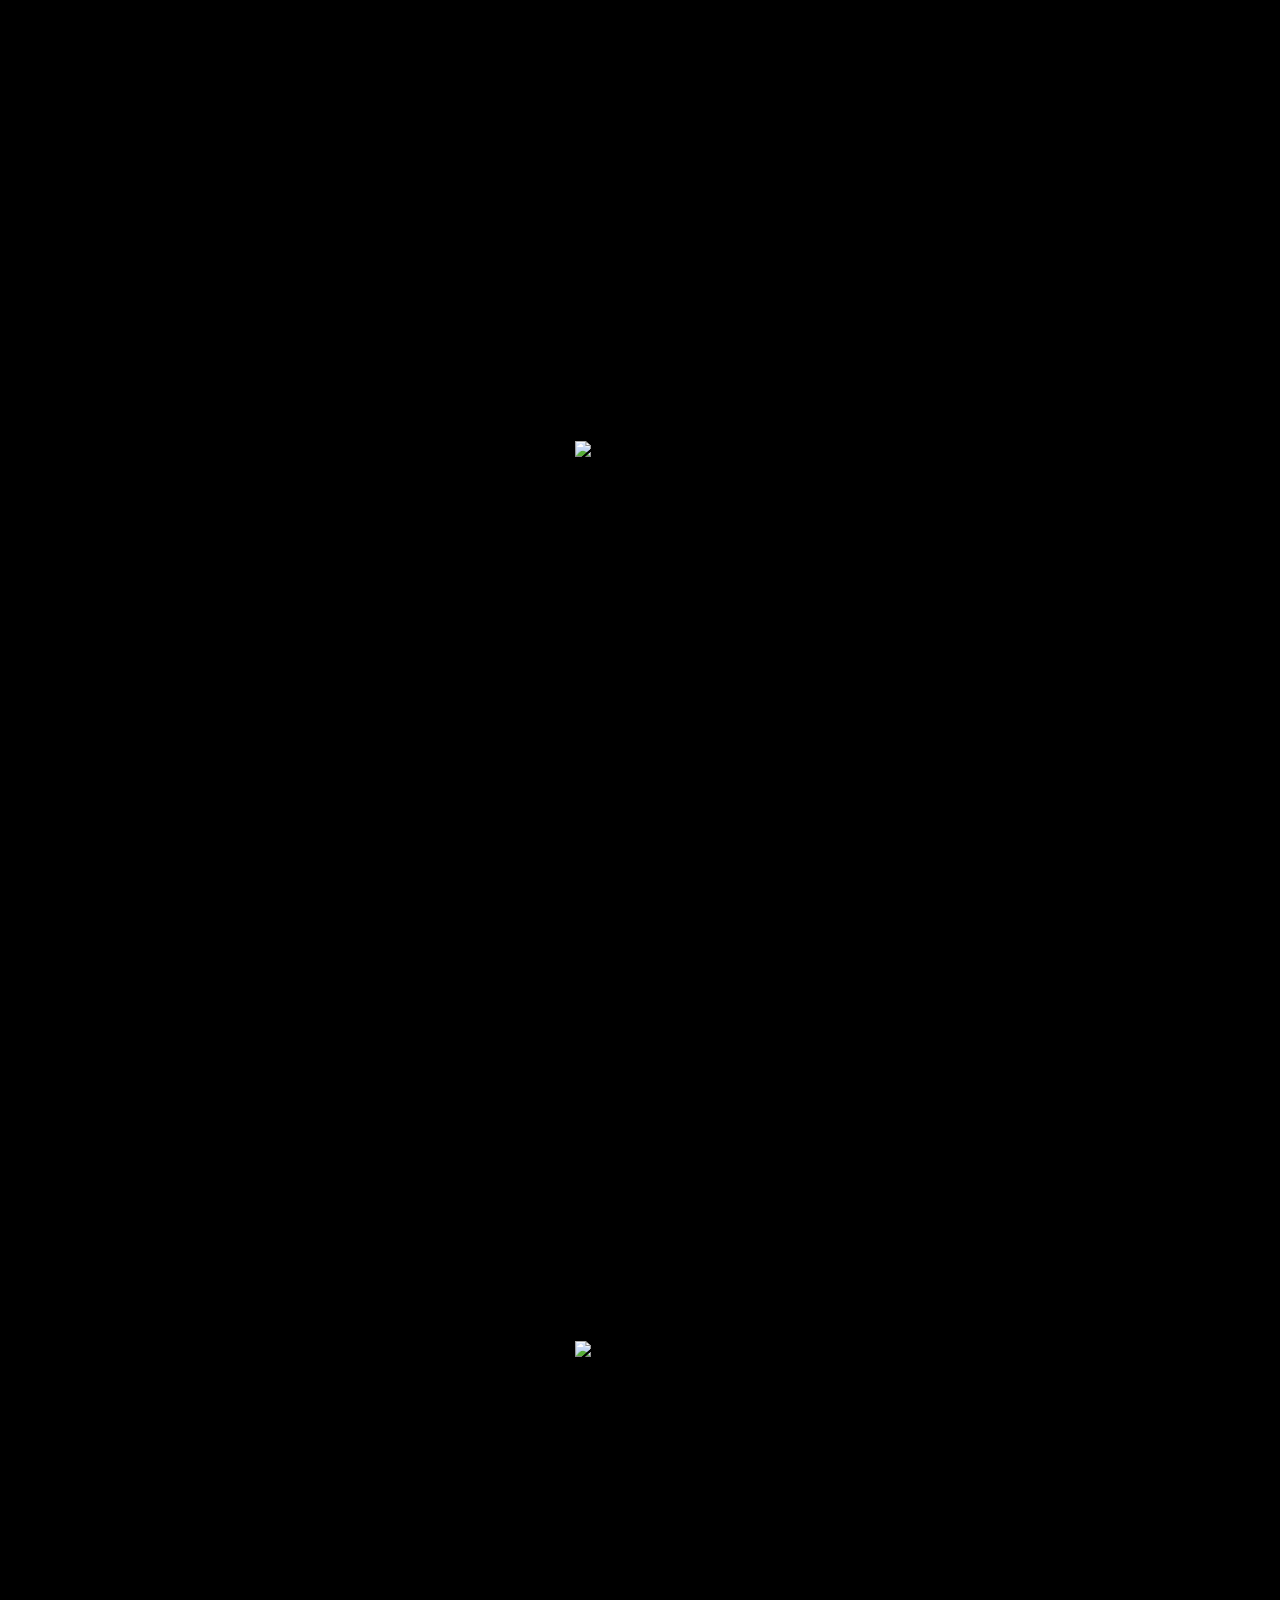
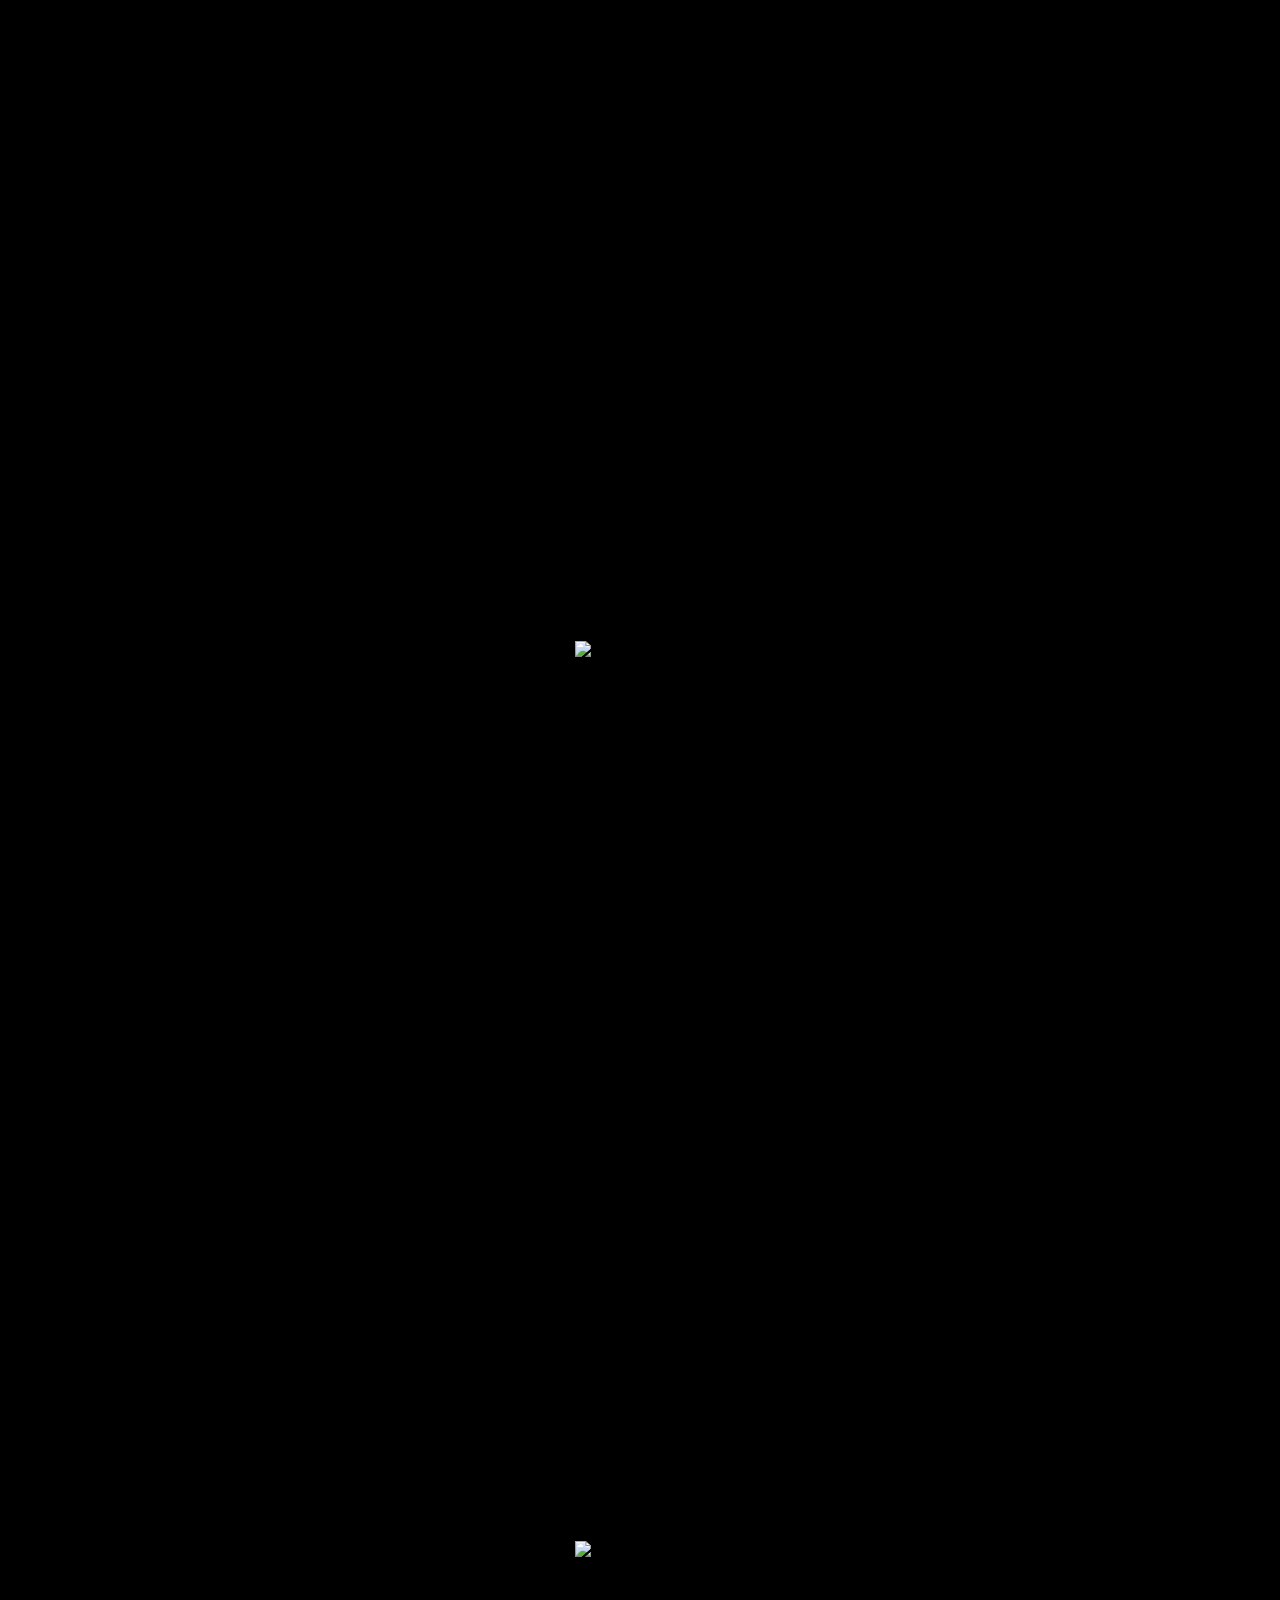
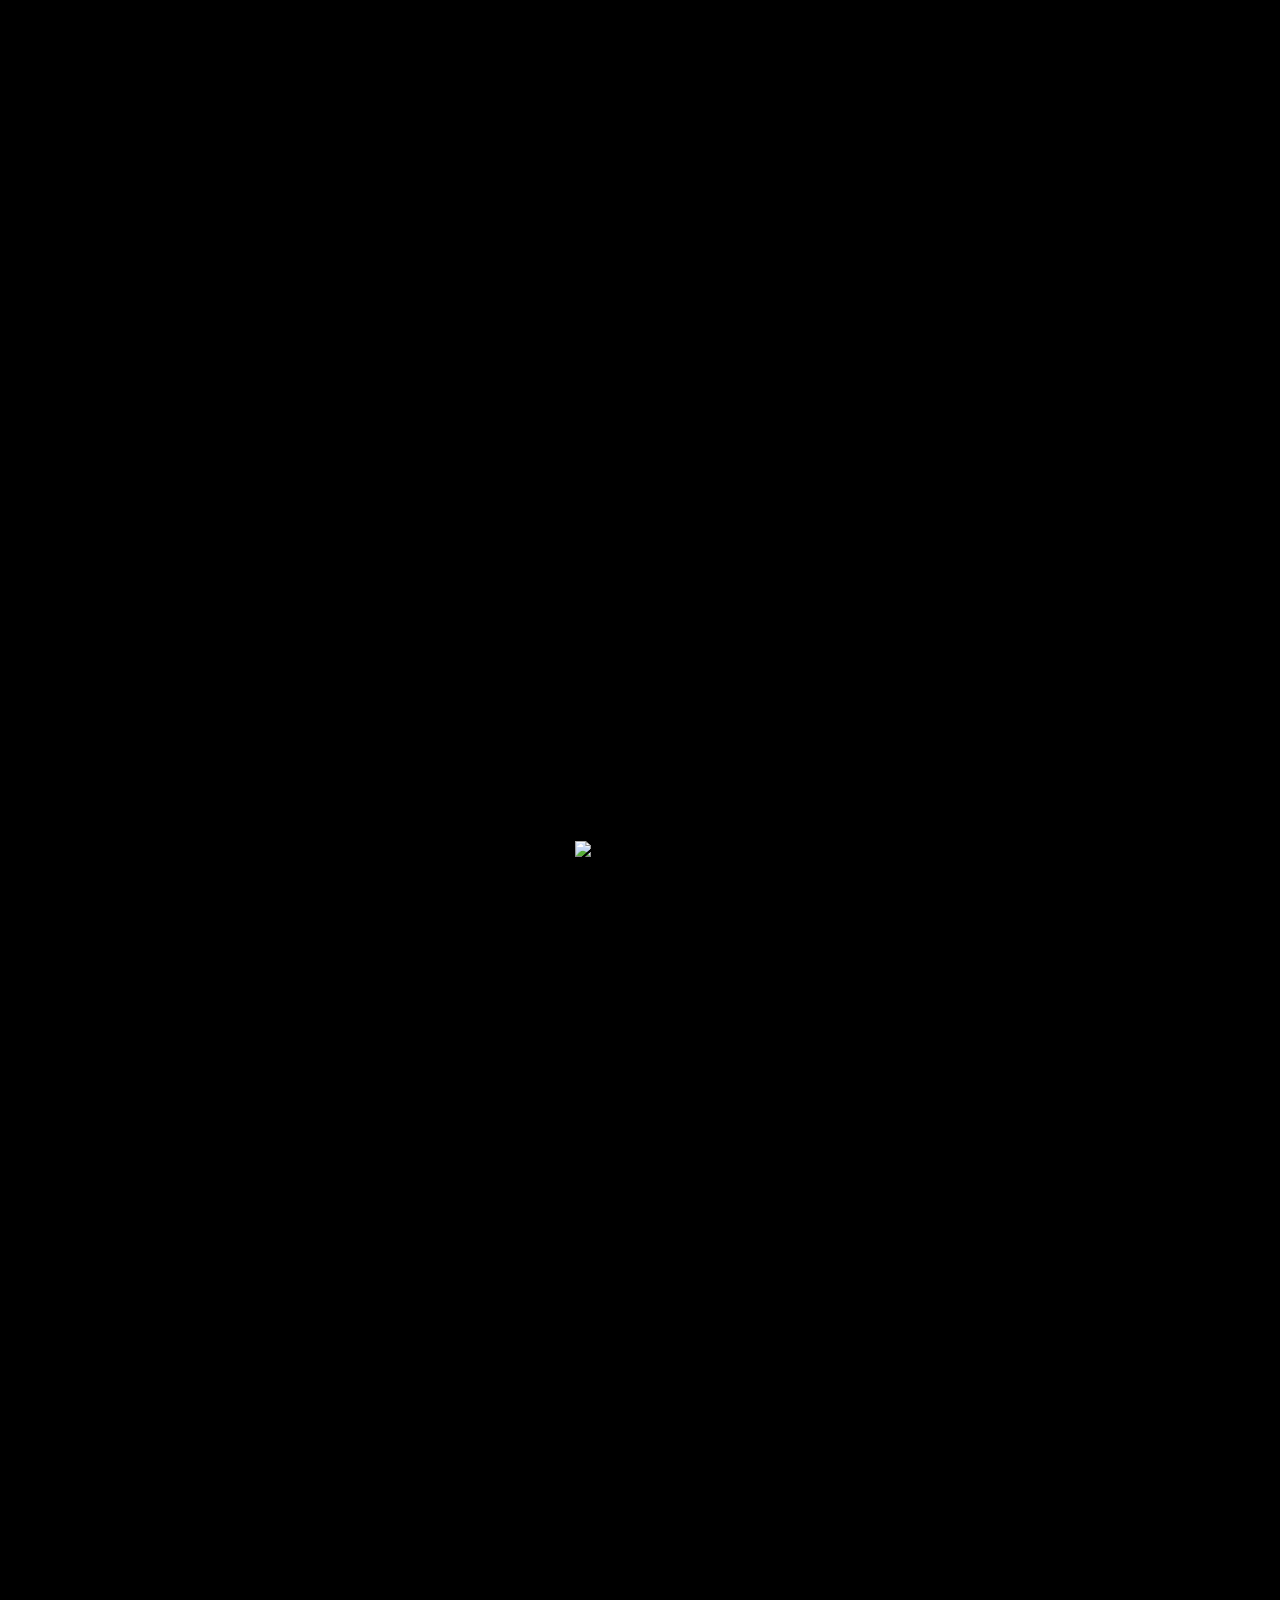
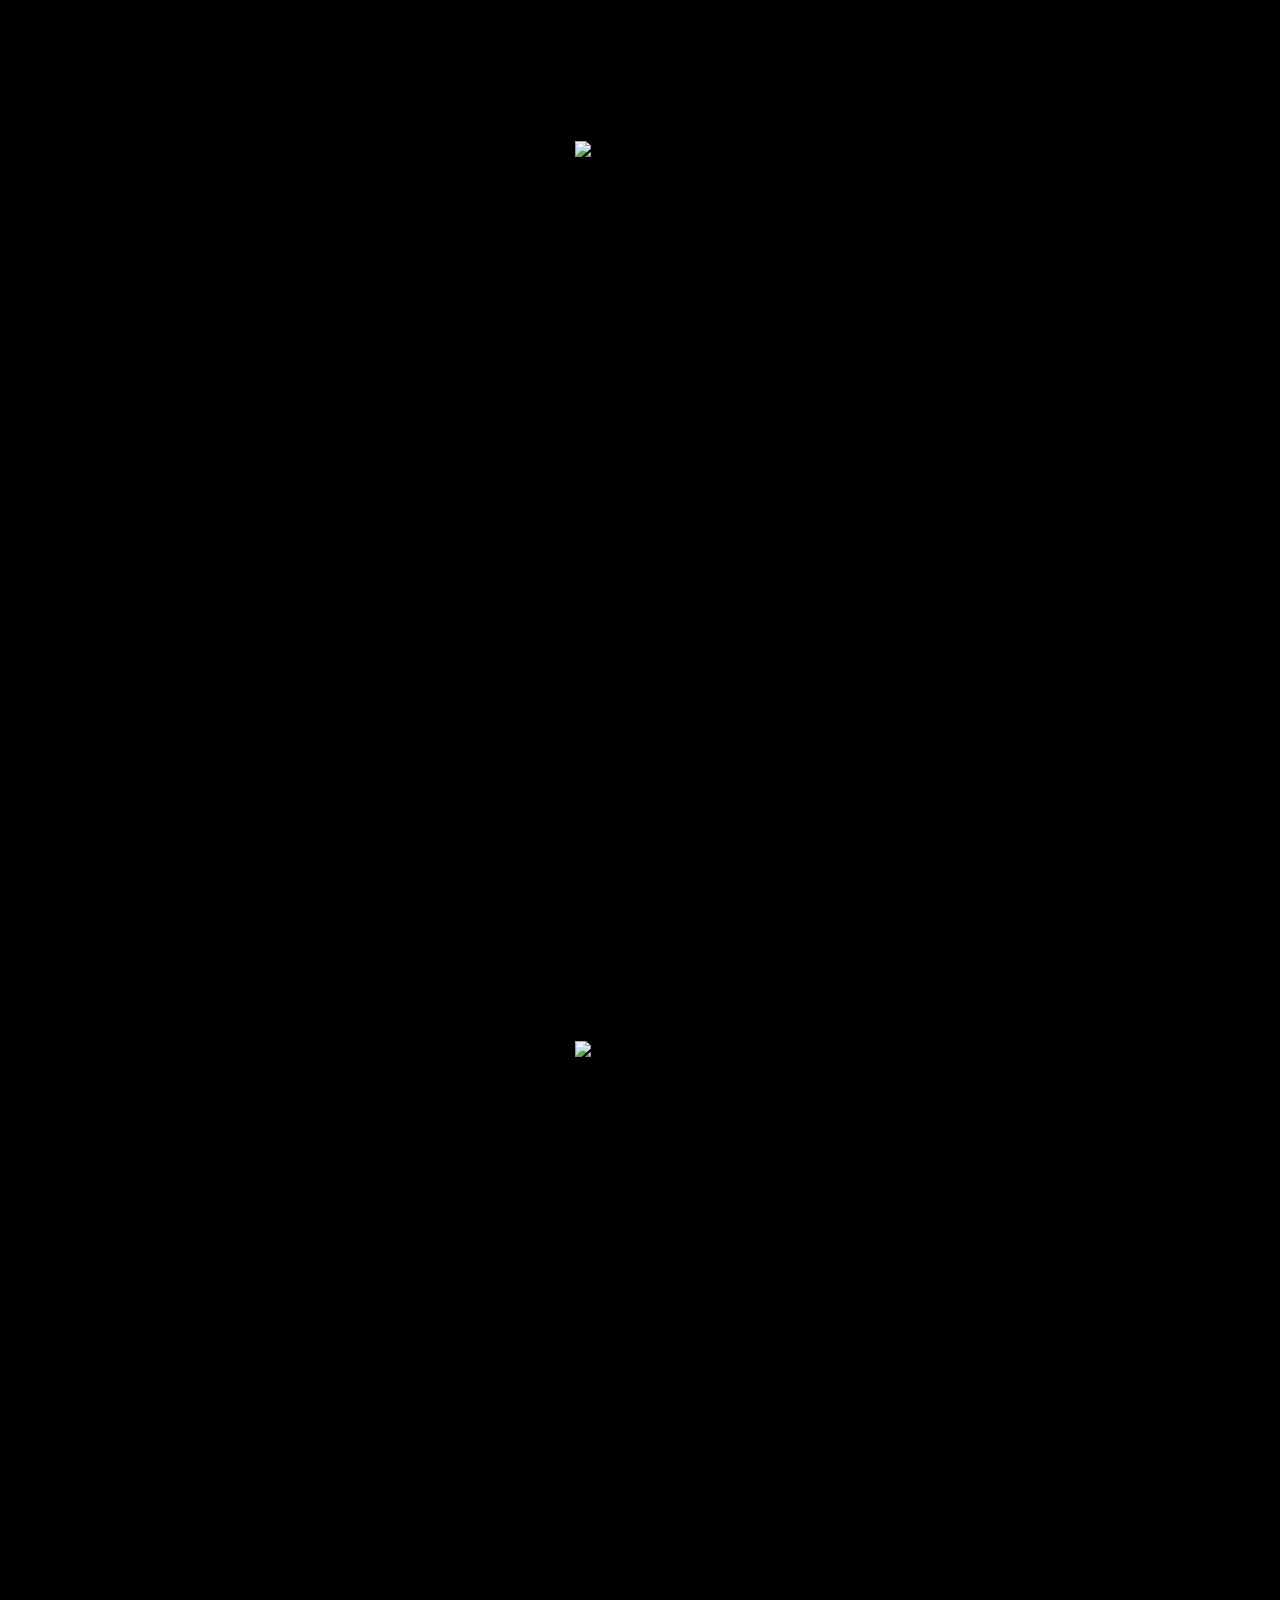
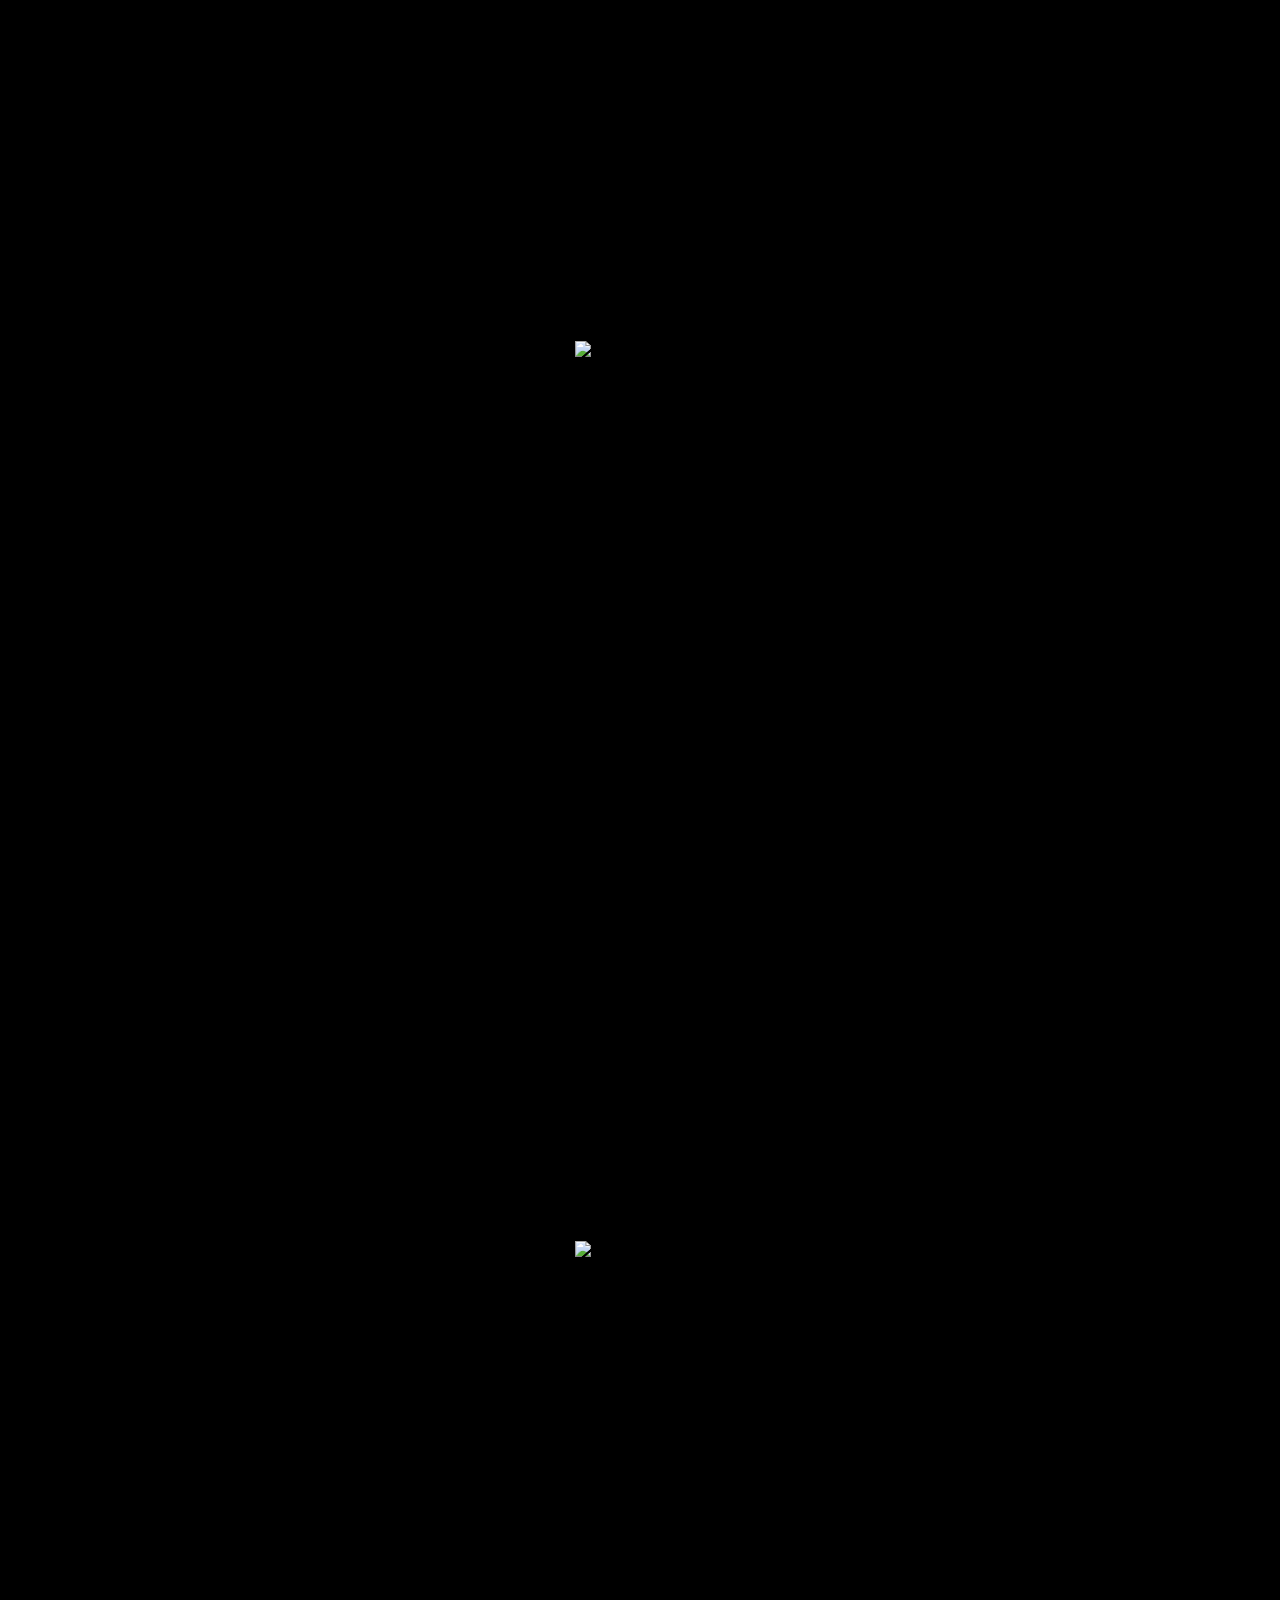
==== index.html @ 1b398c15 "Add files via upload" ====
<!DOCTYPE html>
<html lang="ru">
<head>
    <meta charset="UTF-8">
    <meta name="viewport" content="width=device-width, initial-scale=1.0">
    <title>Сайт с 9 картинками</title>
    <link rel="stylesheet" href="style.css">
</head>
<body>
    <div id="app">
        <!-- 9 секций, каждая как отдельная "страница" -->
        <!-- data-transition-in="" определяет тип анимации появления -->
        <section class="page page-1" id="page-1" data-transition-in="fade-in">
            <img src="приглашение слайсы-01.png" alt="Изображение 1">
        </section>
        <section class="page page-2" id="page-2" data-transition-in="slide-right">
            <img src="приглашение слайсы-02.png" alt="Изображение 2">
        </section>
        <section class="page page-3" id="page-3" data-transition-in="slide-right">
            <img src="приглашение слайсы-03.png" alt="Изображение 3">
        </section>
        <section class="page page-4" id="page-4" data-transition-in="rotate-y">
            <img src="приглашение слайсы-04.png" alt="Изображение 4">
        </section>
        <section class="page page-5" id="page-5" data-transition-in="slide-up">
            <img src="приглашение слайсы-05.png" alt="Изображение 5">
        </section>
        <section class="page page-6" id="page-6" data-transition-in="slide-left">
            <img src="приглашение слайсы-06.png" alt="Изображение 6">
        </section>
        <section class="page page-7" id="page-7" data-transition-in="scale-down">
            <img src="приглашение слайсы-07.png" alt="Изображение 7">
        </section>
        <section class="page page-8" id="page-8" data-transition-in="fade-in"> <!-- Можно повторить -->
            <img src="приглашение слайсы-08.png" alt="Изображение 8">
        </section>
        <section class="page page-9" id="page-9" data-transition-in="rotate-y">
            <img src="" alt="Изображение 9">
        </section>
    </div>

    <script src="script.js"></script>
</body>
</html>
---- style.css ----
/* Сброс стилей и базовые настройки */
body, html {
    margin: 0;
    padding: 0;
    width: 100%;
    height: 100%;
    font-family: sans-serif;
    background-color: #000; /* Черный фон по умолчанию */
}

/* Включаем вертикальную прокрутку, но убираем горизонтальную */
body {
    overflow-y: auto;
    overflow-x: hidden;
}

#app {
    width: 100%;
    overflow: hidden; /* На случай, если что-то вылезет */
}

/* --- Базовые стили для всех страниц --- */
.page {
    position: relative; /* Для нормального потока документа */
    width: 100%;
    height: 100vh; /* Каждая страница занимает всю высоту окна */
    display: flex;
    justify-content: center; /* Центрируем контент по горизонтали */
    align-items: center;     /* Центрируем контент по вертикали */
    background-color: #000;
    box-sizing: border-box; /* Чтобы padding/border не увеличивали размеры */
    overflow: hidden; /* Важно, чтобы картинка не вылезала за пределы секции */

    /* --- Начальное состояние: скрыто и готово к анимации --- */
    opacity: 0;
    visibility: hidden; /* Скрываем по умолчанию */

    /* Общий переход для всех анимаций */
    transition: opacity 1s ease-out, transform 1s ease-out;
}

.page img {
    display: block; /* Важно для корректного отображения */
    max-height: 100vh; /* Максимальная высота картинки равна высоте вьюпорта */
    max-width: 100vw;  /* Максимальная ширина картинки равна ширине вьюпорта */
    width: auto;       /* Ширина будет подстраиваться автоматически */
    height: auto;      /* Высота будет подстраиваться автоматически */
    object-fit: contain; /* Гарантирует, что ВСЁ изображение будет видно, без обрезки */
}

/* --- Состояния анимаций --- */

/* Стандартная анимация появления (Fade In) */
/* Эта анимация сработает, если странице не задан другой тип перехода,
   или если задан "fade-in". */
.page.is-visible {
    opacity: 1;
    visibility: visible;
    transform: translateY(0) scale(1); /* Финальное состояние: в центре, нормальный размер */
}

/* --- Специфические типы переходов --- */
/* Классы здесь определяют начальное состояние для конкретной анимации.
   Финальное состояние определяется правилом .transition-*.is-visible */

/* 1. Slide Right */
.page.transition-slide-right {
    transform: translateX(100px) scale(0.95); /* Начинаем немного правее и меньше */
    opacity: 0; /* Начинаем скрытыми */
}
.page.transition-slide-right.is-visible {
    transform: translateX(0) scale(1); /* Заканчиваем в исходной позиции, нормального размера */
    opacity: 1;
    visibility: visible;
}

/* 2. Scale Up */
.page.transition-scale-up {
    transform: scale(0.8); /* Начинаем меньше */
    opacity: 0;
}
.page.transition-scale-up.is-visible {
    transform: scale(1); /* Заканчиваем нормального размера */
    opacity: 1;
    visibility: visible;
}

/* 3. Rotate Y */
.page.transition-rotate-y {
    transform: rotateY(45deg) scale(0.9); /* Начинаем повернутыми */
    opacity: 0;
}
.page.transition-rotate-y.is-visible {
    transform: rotateY(0) scale(1); /* Заканчиваем в нормальном положении */
    opacity: 1;
    visibility: visible;
}

/* 4. Slide Up */
.page.transition-slide-up {
    transform: translateY(100px) scale(0.95); /* Начинаем снизу */
    opacity: 0;
}
.page.transition-slide-up.is-visible {
    transform: translateY(0) scale(1); /* Заканчиваем в исходной позиции */
    opacity: 1;
    visibility: visible;
}

/* 5. Slide Left */
.page.transition-slide-left {
    transform: translateX(-100px) scale(0.95); /* Начинаем немного левее и меньше */
    opacity: 0;
}
.page.transition-slide-left.is-visible {
    transform: translateX(0) scale(1); /* Заканчиваем в исходной позиции, нормального размера */
    opacity: 1;
    visibility: visible;
}

/* 6. Scale Down */
.page.transition-scale-down {
    transform: scale(1.1); /* Начинаем немного больше */
    opacity: 0;
}
.page.transition-scale-down.is-visible {
    transform: scale(1); /* Заканчиваем нормального размера */
    opacity: 1;
    visibility: visible;
}

/*
   Когда элемент выходит из видимой области, класс '.is-visible' и соответствующий
   класс перехода удаляются. Элемент возвращается к состоянию, заданному в '.page',
   и благодаря 'transition', это возвращение также будет анимировано (эффект "ухода").
*/
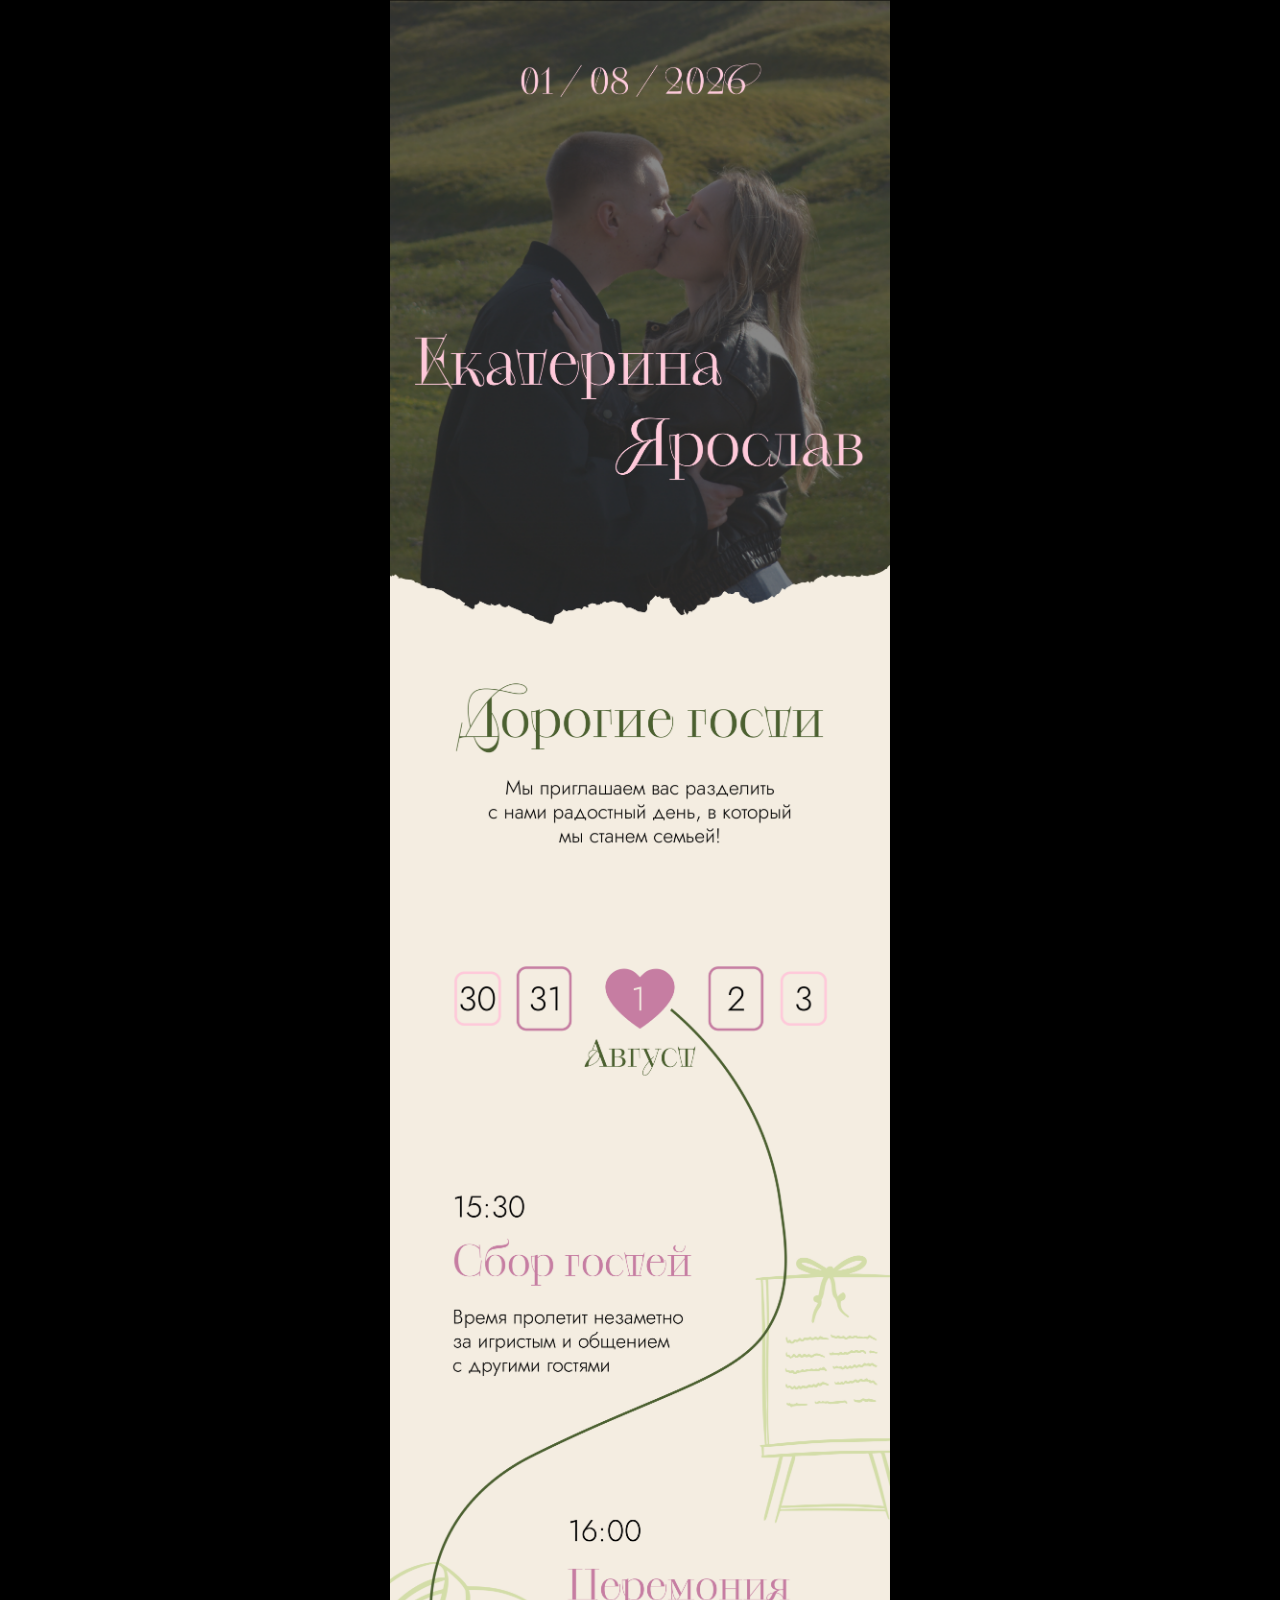
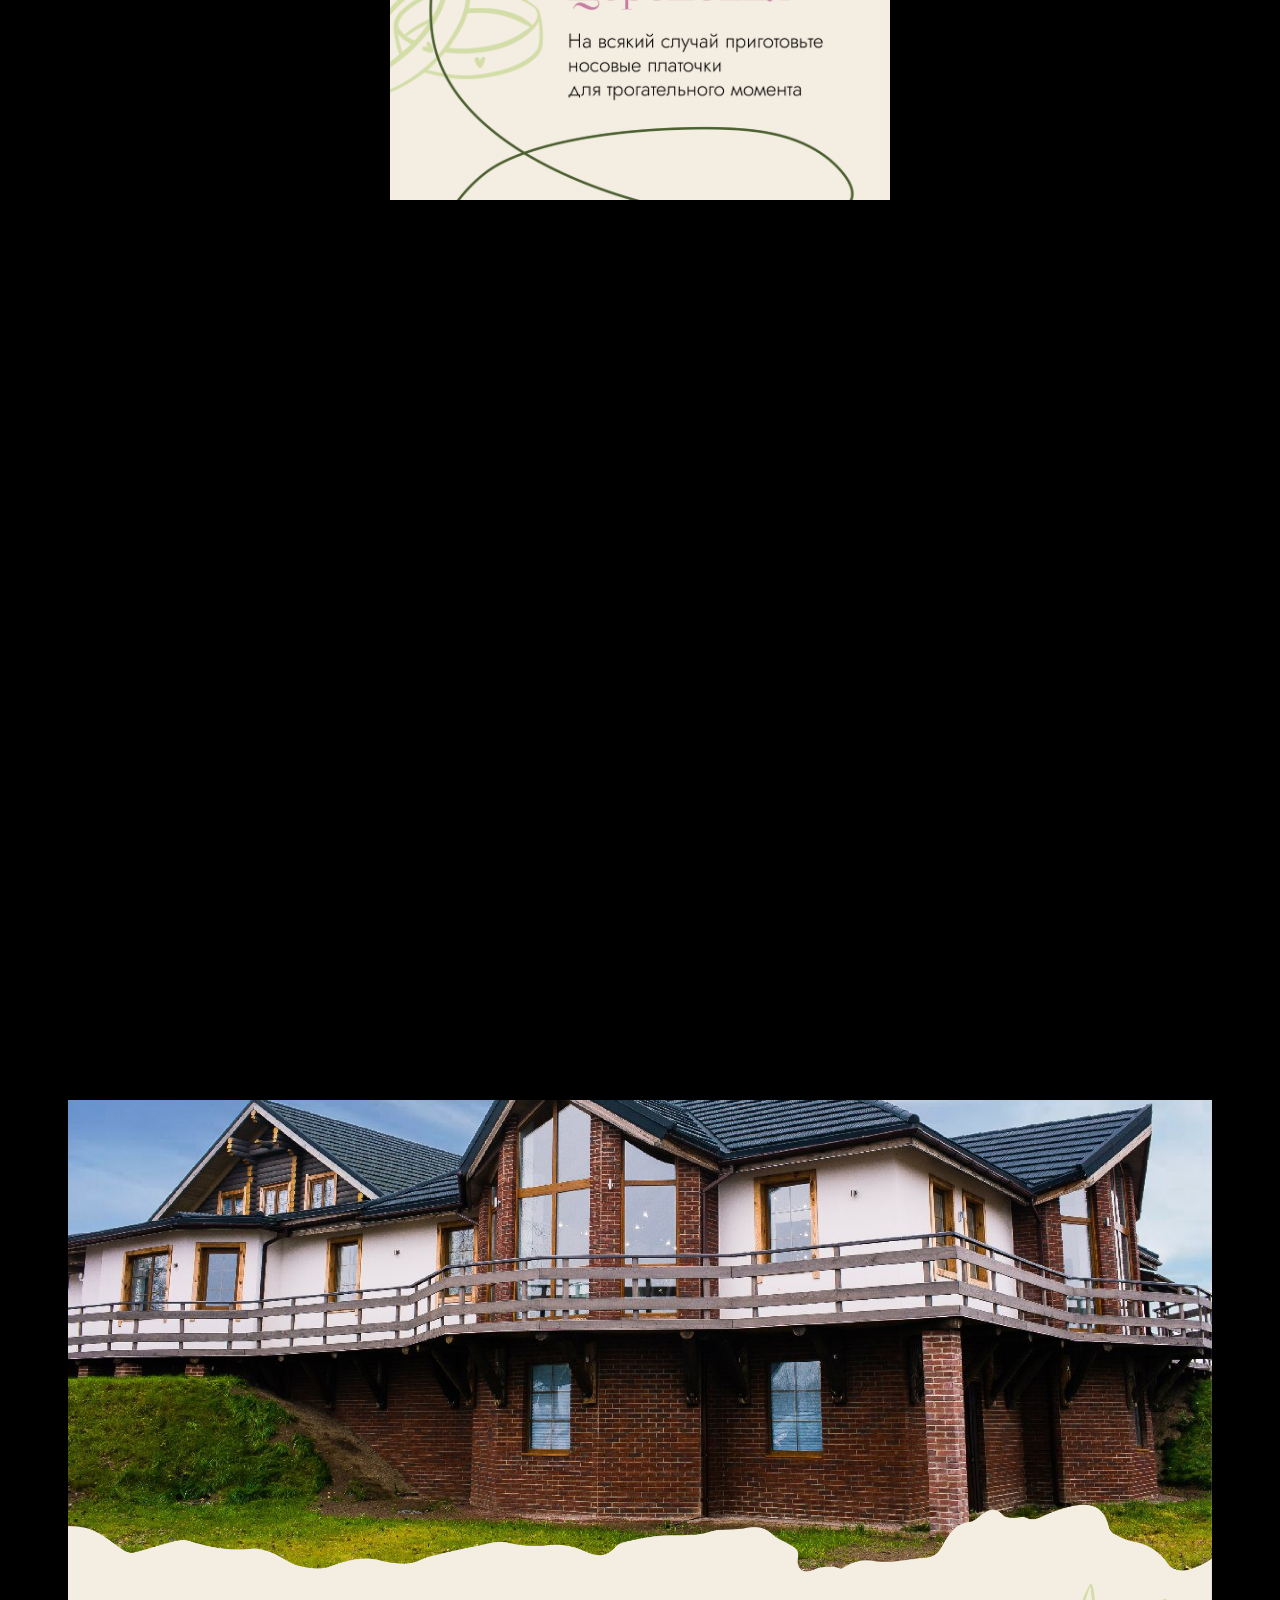
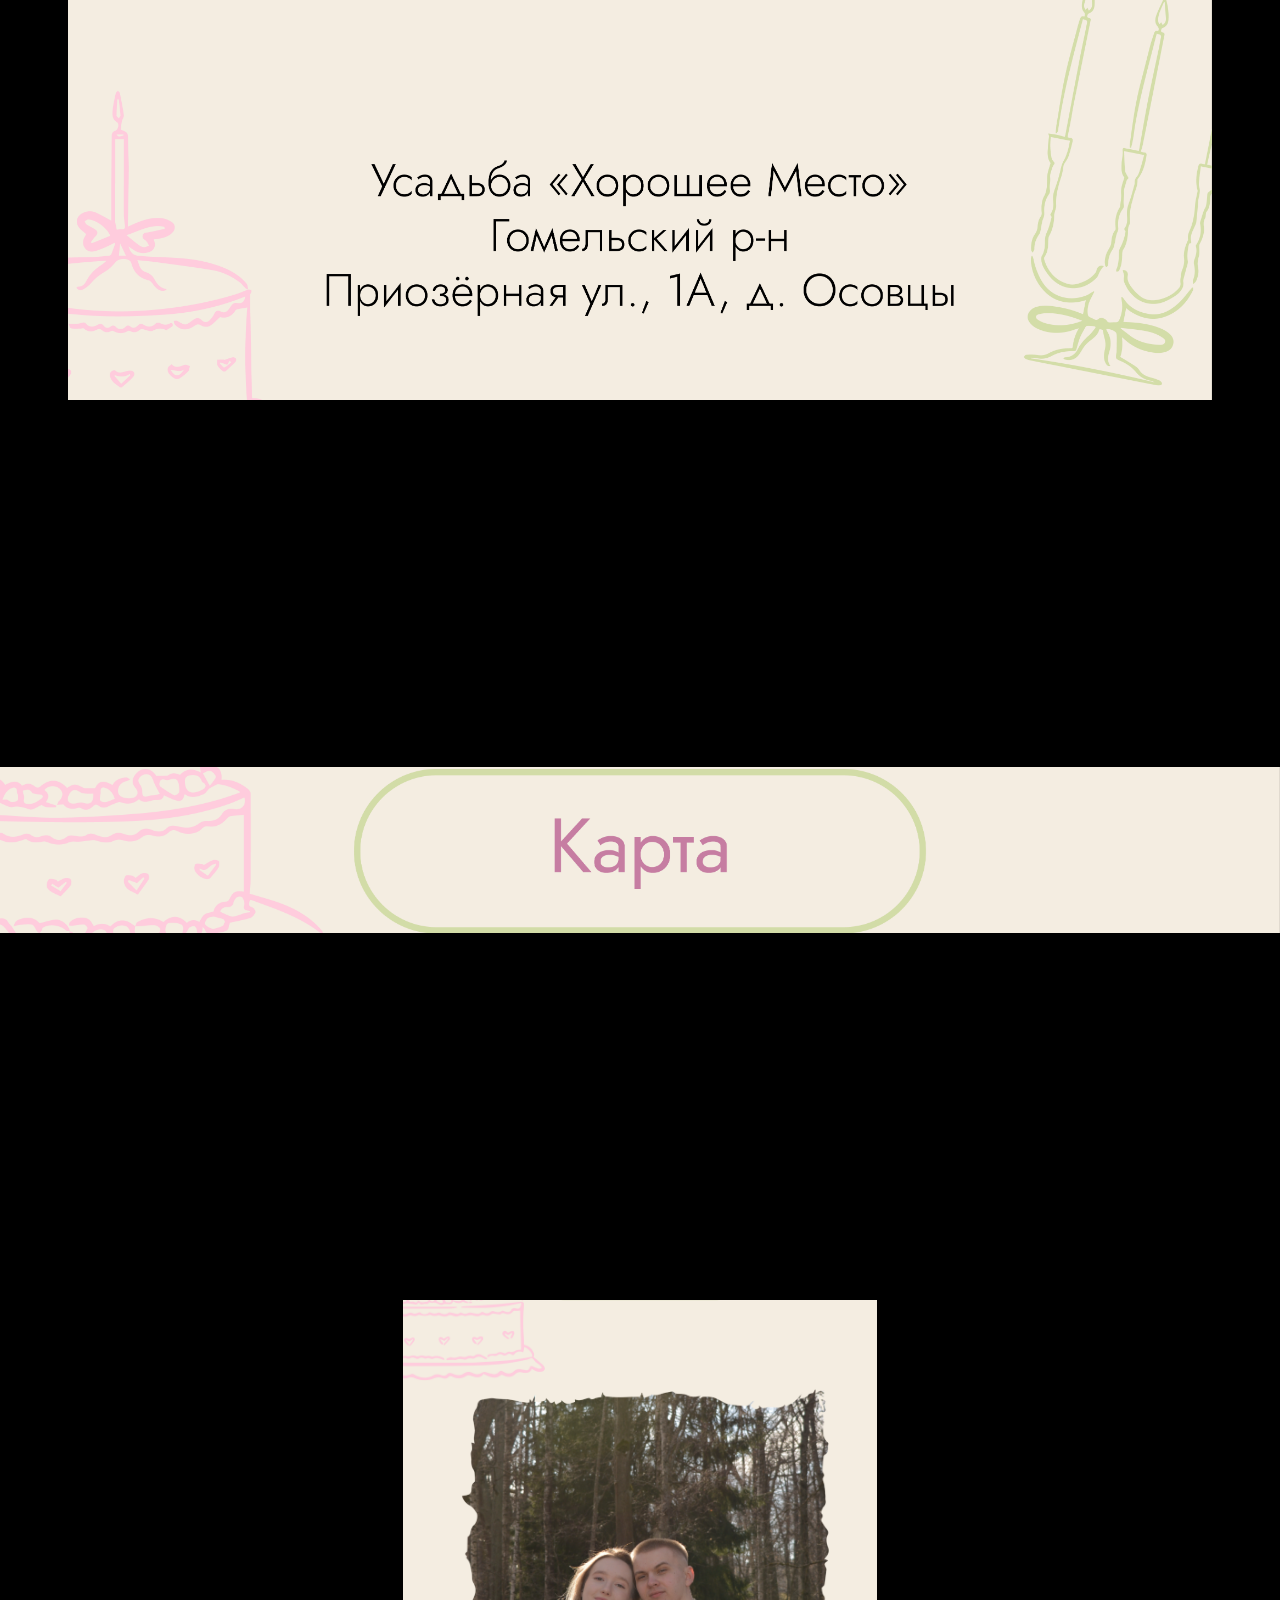
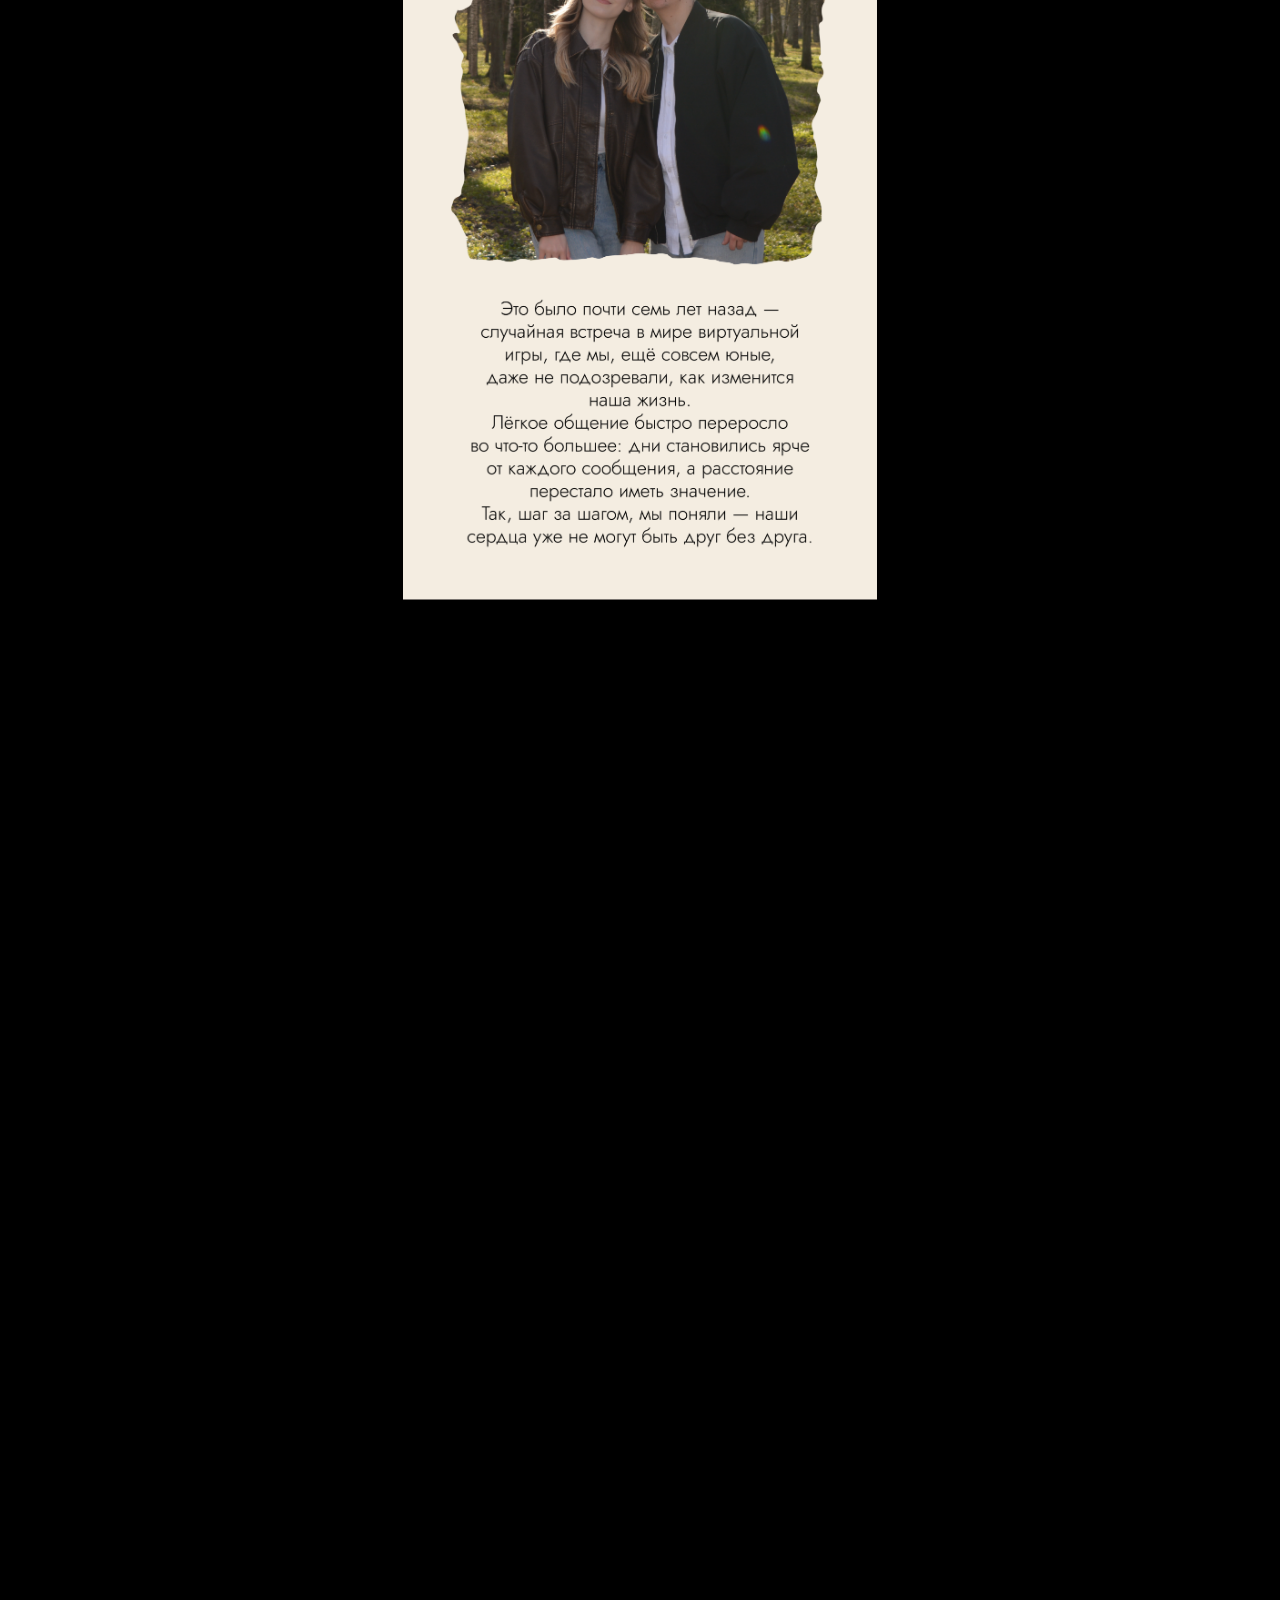
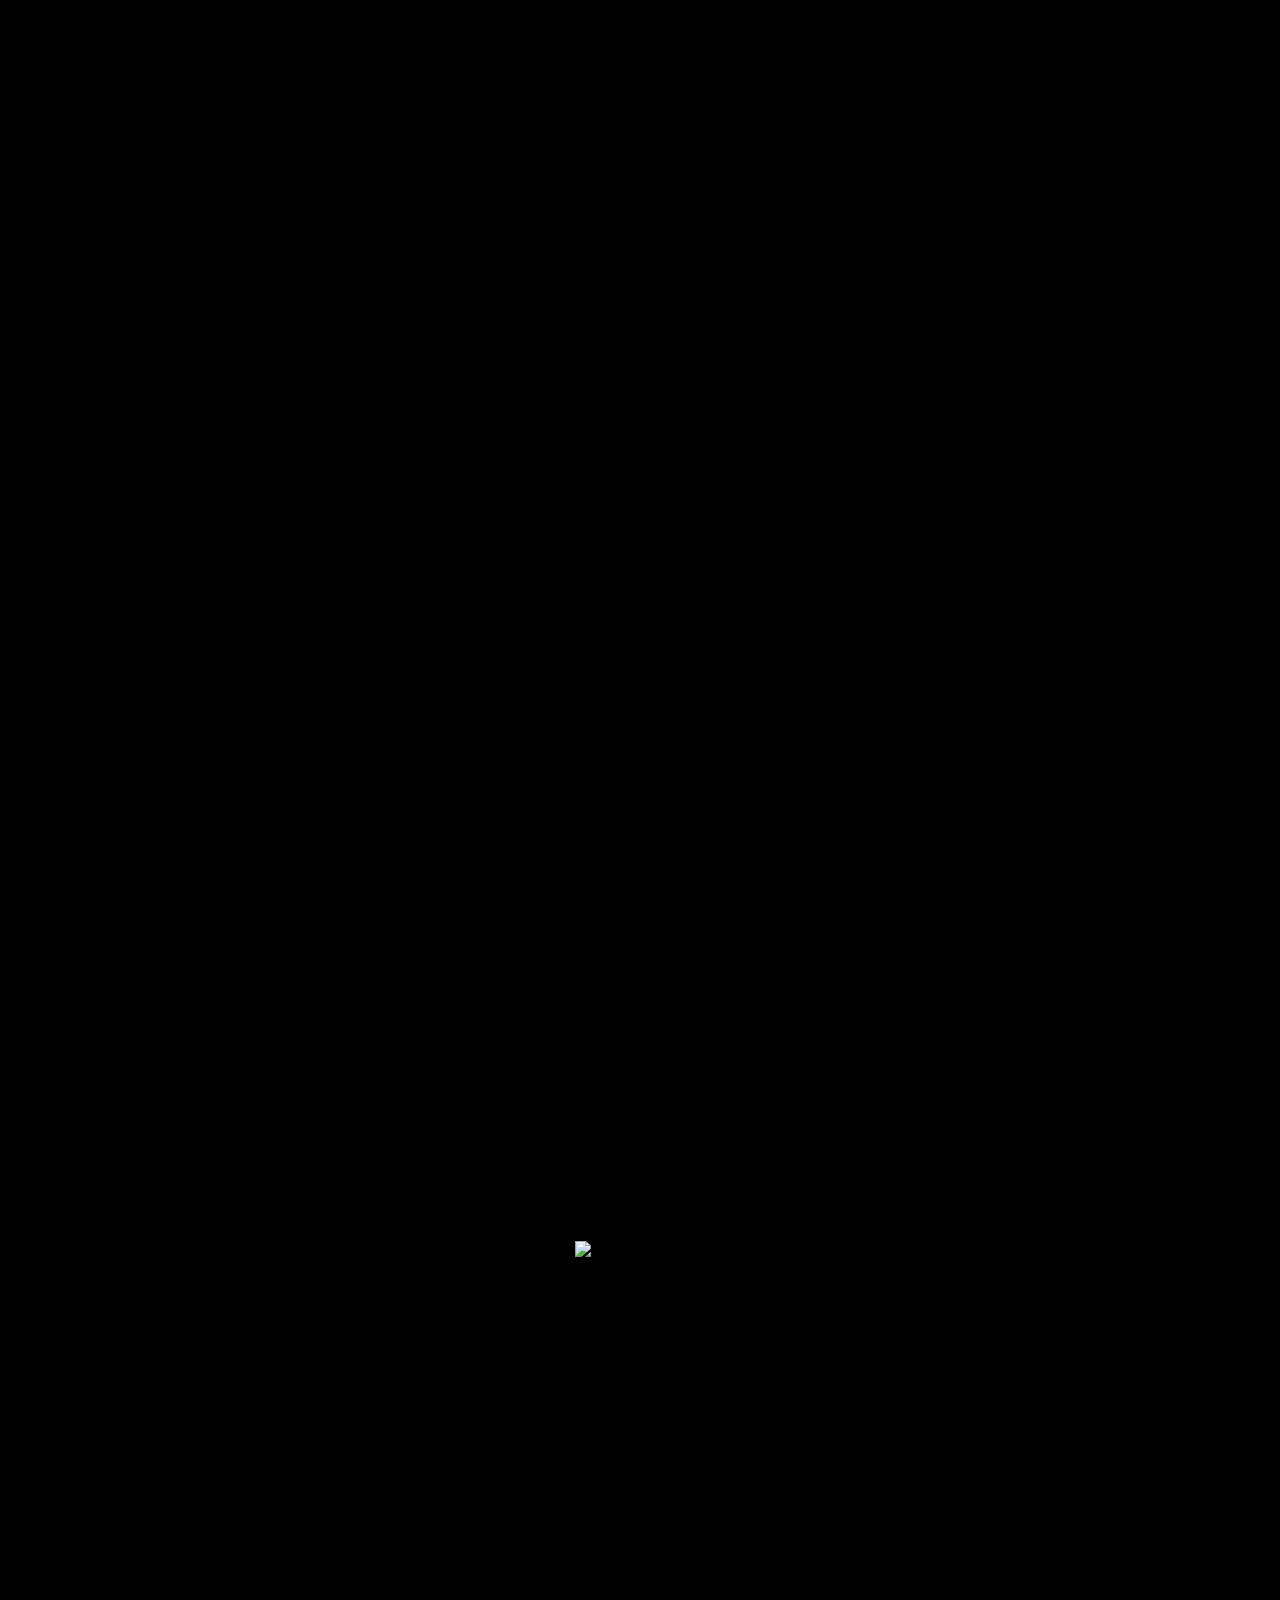
==== commit 3ec8f4af: "Initial commit of website files" ====
--- a/index.html
+++ b/index.html
@@ -1,44 +1,44 @@
-<!DOCTYPE html>
-<html lang="ru">
-<head>
-    <meta charset="UTF-8">
-    <meta name="viewport" content="width=device-width, initial-scale=1.0">
-    <title>Сайт с 9 картинками</title>
-    <link rel="stylesheet" href="style.css">
-</head>
-<body>
-    <div id="app">
-        <!-- 9 секций, каждая как отдельная "страница" -->
-        <!-- data-transition-in="" определяет тип анимации появления -->
-        <section class="page page-1" id="page-1" data-transition-in="fade-in">
-            <img src="приглашение слайсы-01.png" alt="Изображение 1">
-        </section>
-        <section class="page page-2" id="page-2" data-transition-in="slide-right">
-            <img src="приглашение слайсы-02.png" alt="Изображение 2">
-        </section>
-        <section class="page page-3" id="page-3" data-transition-in="slide-right">
-            <img src="приглашение слайсы-03.png" alt="Изображение 3">
-        </section>
-        <section class="page page-4" id="page-4" data-transition-in="rotate-y">
-            <img src="приглашение слайсы-04.png" alt="Изображение 4">
-        </section>
-        <section class="page page-5" id="page-5" data-transition-in="slide-up">
-            <img src="приглашение слайсы-05.png" alt="Изображение 5">
-        </section>
-        <section class="page page-6" id="page-6" data-transition-in="slide-left">
-            <img src="приглашение слайсы-06.png" alt="Изображение 6">
-        </section>
-        <section class="page page-7" id="page-7" data-transition-in="scale-down">
-            <img src="приглашение слайсы-07.png" alt="Изображение 7">
-        </section>
-        <section class="page page-8" id="page-8" data-transition-in="fade-in"> <!-- Можно повторить -->
-            <img src="приглашение слайсы-08.png" alt="Изображение 8">
-        </section>
-        <section class="page page-9" id="page-9" data-transition-in="rotate-y">
-            <img src="" alt="Изображение 9">
-        </section>
-    </div>
-
-    <script src="script.js"></script>
-</body>
+<!DOCTYPE html>
+<html lang="ru">
+<head>
+    <meta charset="UTF-8">
+    <meta name="viewport" content="width=device-width, initial-scale=1.0">
+    <title>Сайт с 9 картинками</title>
+    <link rel="stylesheet" href="style.css">
+</head>
+<body>
+    <div id="app">
+        <!-- 9 секций, каждая как отдельная "страница" -->
+        <!-- data-transition-in="" определяет тип анимации появления -->
+        <section class="page page-1" id="page-1" data-transition-in="fade-in">
+            <img src="1.png" alt="Изображение 1">
+        </section>
+        <section class="page page-2" id="page-2" data-transition-in="slide-right">
+            <img src="2.png" alt="Изображение 2">
+        </section>
+        <section class="page page-3" id="page-3" data-transition-in="slide-right">
+            <img src="3.png" alt="Изображение 3">
+        </section>
+        <section class="page page-4" id="page-4" data-transition-in="rotate-y">
+            <img src="4.png" alt="Изображение 4">
+        </section>
+        <section class="page page-5" id="page-5" data-transition-in="slide-up">
+            <img src="5.png" alt="Изображение 5">
+        </section>
+        <section class="page page-6" id="page-6" data-transition-in="slide-left">
+            <img src="6.png" alt="Изображение 6">
+        </section>
+        <section class="page page-7" id="page-7" data-transition-in="scale-down">
+            <img src="7.png" alt="Изображение 7">
+        </section>
+        <section class="page page-8" id="page-8" data-transition-in="fade-in"> <!-- Можно повторить -->
+            <img src="8.png" alt="Изображение 8">
+        </section>
+        <section class="page page-9" id="page-9" data-transition-in="rotate-y">
+            <img src="" alt="Изображение 9">
+        </section>
+    </div>
+
+    <script src="script.js"></script>
+</body>
 </html>
--- a/style.css
+++ b/style.css
@@ -1,136 +1,136 @@
-/* Сброс стилей и базовые настройки */
-body, html {
-    margin: 0;
-    padding: 0;
-    width: 100%;
-    height: 100%;
-    font-family: sans-serif;
-    background-color: #000; /* Черный фон по умолчанию */
-}
-
-/* Включаем вертикальную прокрутку, но убираем горизонтальную */
-body {
-    overflow-y: auto;
-    overflow-x: hidden;
-}
-
-#app {
-    width: 100%;
-    overflow: hidden; /* На случай, если что-то вылезет */
-}
-
-/* --- Базовые стили для всех страниц --- */
-.page {
-    position: relative; /* Для нормального потока документа */
-    width: 100%;
-    height: 100vh; /* Каждая страница занимает всю высоту окна */
-    display: flex;
-    justify-content: center; /* Центрируем контент по горизонтали */
-    align-items: center;     /* Центрируем контент по вертикали */
-    background-color: #000;
-    box-sizing: border-box; /* Чтобы padding/border не увеличивали размеры */
-    overflow: hidden; /* Важно, чтобы картинка не вылезала за пределы секции */
-
-    /* --- Начальное состояние: скрыто и готово к анимации --- */
-    opacity: 0;
-    visibility: hidden; /* Скрываем по умолчанию */
-
-    /* Общий переход для всех анимаций */
-    transition: opacity 1s ease-out, transform 1s ease-out;
-}
-
-.page img {
-    display: block; /* Важно для корректного отображения */
-    max-height: 100vh; /* Максимальная высота картинки равна высоте вьюпорта */
-    max-width: 100vw;  /* Максимальная ширина картинки равна ширине вьюпорта */
-    width: auto;       /* Ширина будет подстраиваться автоматически */
-    height: auto;      /* Высота будет подстраиваться автоматически */
-    object-fit: contain; /* Гарантирует, что ВСЁ изображение будет видно, без обрезки */
-}
-
-/* --- Состояния анимаций --- */
-
-/* Стандартная анимация появления (Fade In) */
-/* Эта анимация сработает, если странице не задан другой тип перехода,
-   или если задан "fade-in". */
-.page.is-visible {
-    opacity: 1;
-    visibility: visible;
-    transform: translateY(0) scale(1); /* Финальное состояние: в центре, нормальный размер */
-}
-
-/* --- Специфические типы переходов --- */
-/* Классы здесь определяют начальное состояние для конкретной анимации.
-   Финальное состояние определяется правилом .transition-*.is-visible */
-
-/* 1. Slide Right */
-.page.transition-slide-right {
-    transform: translateX(100px) scale(0.95); /* Начинаем немного правее и меньше */
-    opacity: 0; /* Начинаем скрытыми */
-}
-.page.transition-slide-right.is-visible {
-    transform: translateX(0) scale(1); /* Заканчиваем в исходной позиции, нормального размера */
-    opacity: 1;
-    visibility: visible;
-}
-
-/* 2. Scale Up */
-.page.transition-scale-up {
-    transform: scale(0.8); /* Начинаем меньше */
-    opacity: 0;
-}
-.page.transition-scale-up.is-visible {
-    transform: scale(1); /* Заканчиваем нормального размера */
-    opacity: 1;
-    visibility: visible;
-}
-
-/* 3. Rotate Y */
-.page.transition-rotate-y {
-    transform: rotateY(45deg) scale(0.9); /* Начинаем повернутыми */
-    opacity: 0;
-}
-.page.transition-rotate-y.is-visible {
-    transform: rotateY(0) scale(1); /* Заканчиваем в нормальном положении */
-    opacity: 1;
-    visibility: visible;
-}
-
-/* 4. Slide Up */
-.page.transition-slide-up {
-    transform: translateY(100px) scale(0.95); /* Начинаем снизу */
-    opacity: 0;
-}
-.page.transition-slide-up.is-visible {
-    transform: translateY(0) scale(1); /* Заканчиваем в исходной позиции */
-    opacity: 1;
-    visibility: visible;
-}
-
-/* 5. Slide Left */
-.page.transition-slide-left {
-    transform: translateX(-100px) scale(0.95); /* Начинаем немного левее и меньше */
-    opacity: 0;
-}
-.page.transition-slide-left.is-visible {
-    transform: translateX(0) scale(1); /* Заканчиваем в исходной позиции, нормального размера */
-    opacity: 1;
-    visibility: visible;
-}
-
-/* 6. Scale Down */
-.page.transition-scale-down {
-    transform: scale(1.1); /* Начинаем немного больше */
-    opacity: 0;
-}
-.page.transition-scale-down.is-visible {
-    transform: scale(1); /* Заканчиваем нормального размера */
-    opacity: 1;
-    visibility: visible;
-}
-
-/*
-   Когда элемент выходит из видимой области, класс '.is-visible' и соответствующий
-   класс перехода удаляются. Элемент возвращается к состоянию, заданному в '.page',
-   и благодаря 'transition', это возвращение также будет анимировано (эффект "ухода").
+/* Сброс стилей и базовые настройки */
+body, html {
+    margin: 0;
+    padding: 0;
+    width: 100%;
+    height: 100%;
+    font-family: sans-serif;
+    background-color: #000; /* Черный фон по умолчанию */
+}
+
+/* Включаем вертикальную прокрутку, но убираем горизонтальную */
+body {
+    overflow-y: auto;
+    overflow-x: hidden;
+}
+
+#app {
+    width: 100%;
+    overflow: hidden; /* На случай, если что-то вылезет */
+}
+
+/* --- Базовые стили для всех страниц --- */
+.page {
+    position: relative; /* Для нормального потока документа */
+    width: 100%;
+    height: 100vh; /* Каждая страница занимает всю высоту окна */
+    display: flex;
+    justify-content: center; /* Центрируем контент по горизонтали */
+    align-items: center;     /* Центрируем контент по вертикали */
+    background-color: #000;
+    box-sizing: border-box; /* Чтобы padding/border не увеличивали размеры */
+    overflow: hidden; /* Важно, чтобы картинка не вылезала за пределы секции */
+
+    /* --- Начальное состояние: скрыто и готово к анимации --- */
+    opacity: 0;
+    visibility: hidden; /* Скрываем по умолчанию */
+
+    /* Общий переход для всех анимаций */
+    transition: opacity 1s ease-out, transform 1s ease-out;
+}
+
+.page img {
+    display: block; /* Важно для корректного отображения */
+    max-height: 100vh; /* Максимальная высота картинки равна высоте вьюпорта */
+    max-width: 100vw;  /* Максимальная ширина картинки равна ширине вьюпорта */
+    width: auto;       /* Ширина будет подстраиваться автоматически */
+    height: auto;      /* Высота будет подстраиваться автоматически */
+    object-fit: contain; /* Гарантирует, что ВСЁ изображение будет видно, без обрезки */
+}
+
+/* --- Состояния анимаций --- */
+
+/* Стандартная анимация появления (Fade In) */
+/* Эта анимация сработает, если странице не задан другой тип перехода,
+   или если задан "fade-in". */
+.page.is-visible {
+    opacity: 1;
+    visibility: visible;
+    transform: translateY(0) scale(1); /* Финальное состояние: в центре, нормальный размер */
+}
+
+/* --- Специфические типы переходов --- */
+/* Классы здесь определяют начальное состояние для конкретной анимации.
+   Финальное состояние определяется правилом .transition-*.is-visible */
+
+/* 1. Slide Right */
+.page.transition-slide-right {
+    transform: translateX(100px) scale(0.95); /* Начинаем немного правее и меньше */
+    opacity: 0; /* Начинаем скрытыми */
+}
+.page.transition-slide-right.is-visible {
+    transform: translateX(0) scale(1); /* Заканчиваем в исходной позиции, нормального размера */
+    opacity: 1;
+    visibility: visible;
+}
+
+/* 2. Scale Up */
+.page.transition-scale-up {
+    transform: scale(0.8); /* Начинаем меньше */
+    opacity: 0;
+}
+.page.transition-scale-up.is-visible {
+    transform: scale(1); /* Заканчиваем нормального размера */
+    opacity: 1;
+    visibility: visible;
+}
+
+/* 3. Rotate Y */
+.page.transition-rotate-y {
+    transform: rotateY(45deg) scale(0.9); /* Начинаем повернутыми */
+    opacity: 0;
+}
+.page.transition-rotate-y.is-visible {
+    transform: rotateY(0) scale(1); /* Заканчиваем в нормальном положении */
+    opacity: 1;
+    visibility: visible;
+}
+
+/* 4. Slide Up */
+.page.transition-slide-up {
+    transform: translateY(100px) scale(0.95); /* Начинаем снизу */
+    opacity: 0;
+}
+.page.transition-slide-up.is-visible {
+    transform: translateY(0) scale(1); /* Заканчиваем в исходной позиции */
+    opacity: 1;
+    visibility: visible;
+}
+
+/* 5. Slide Left */
+.page.transition-slide-left {
+    transform: translateX(-100px) scale(0.95); /* Начинаем немного левее и меньше */
+    opacity: 0;
+}
+.page.transition-slide-left.is-visible {
+    transform: translateX(0) scale(1); /* Заканчиваем в исходной позиции, нормального размера */
+    opacity: 1;
+    visibility: visible;
+}
+
+/* 6. Scale Down */
+.page.transition-scale-down {
+    transform: scale(1.1); /* Начинаем немного больше */
+    opacity: 0;
+}
+.page.transition-scale-down.is-visible {
+    transform: scale(1); /* Заканчиваем нормального размера */
+    opacity: 1;
+    visibility: visible;
+}
+
+/*
+   Когда элемент выходит из видимой области, класс '.is-visible' и соответствующий
+   класс перехода удаляются. Элемент возвращается к состоянию, заданному в '.page',
+   и благодаря 'transition', это возвращение также будет анимировано (эффект "ухода").
 */
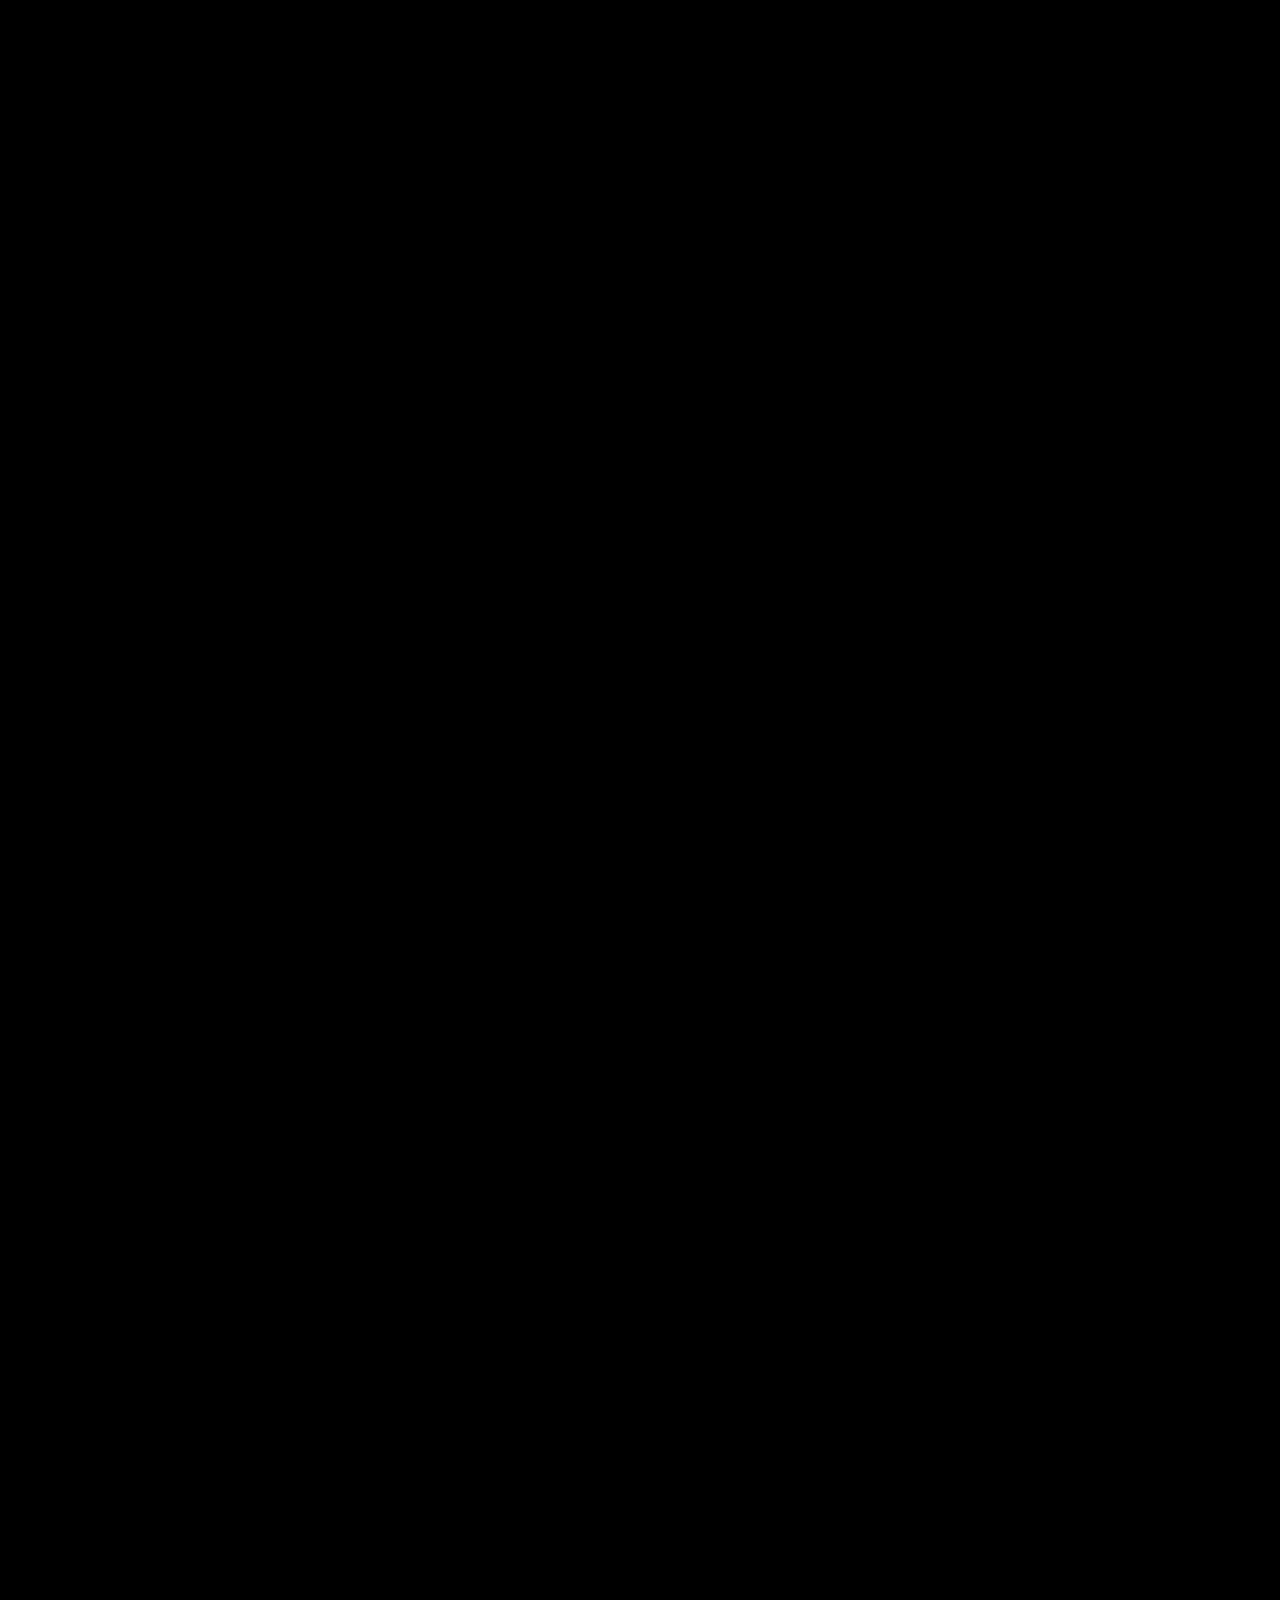
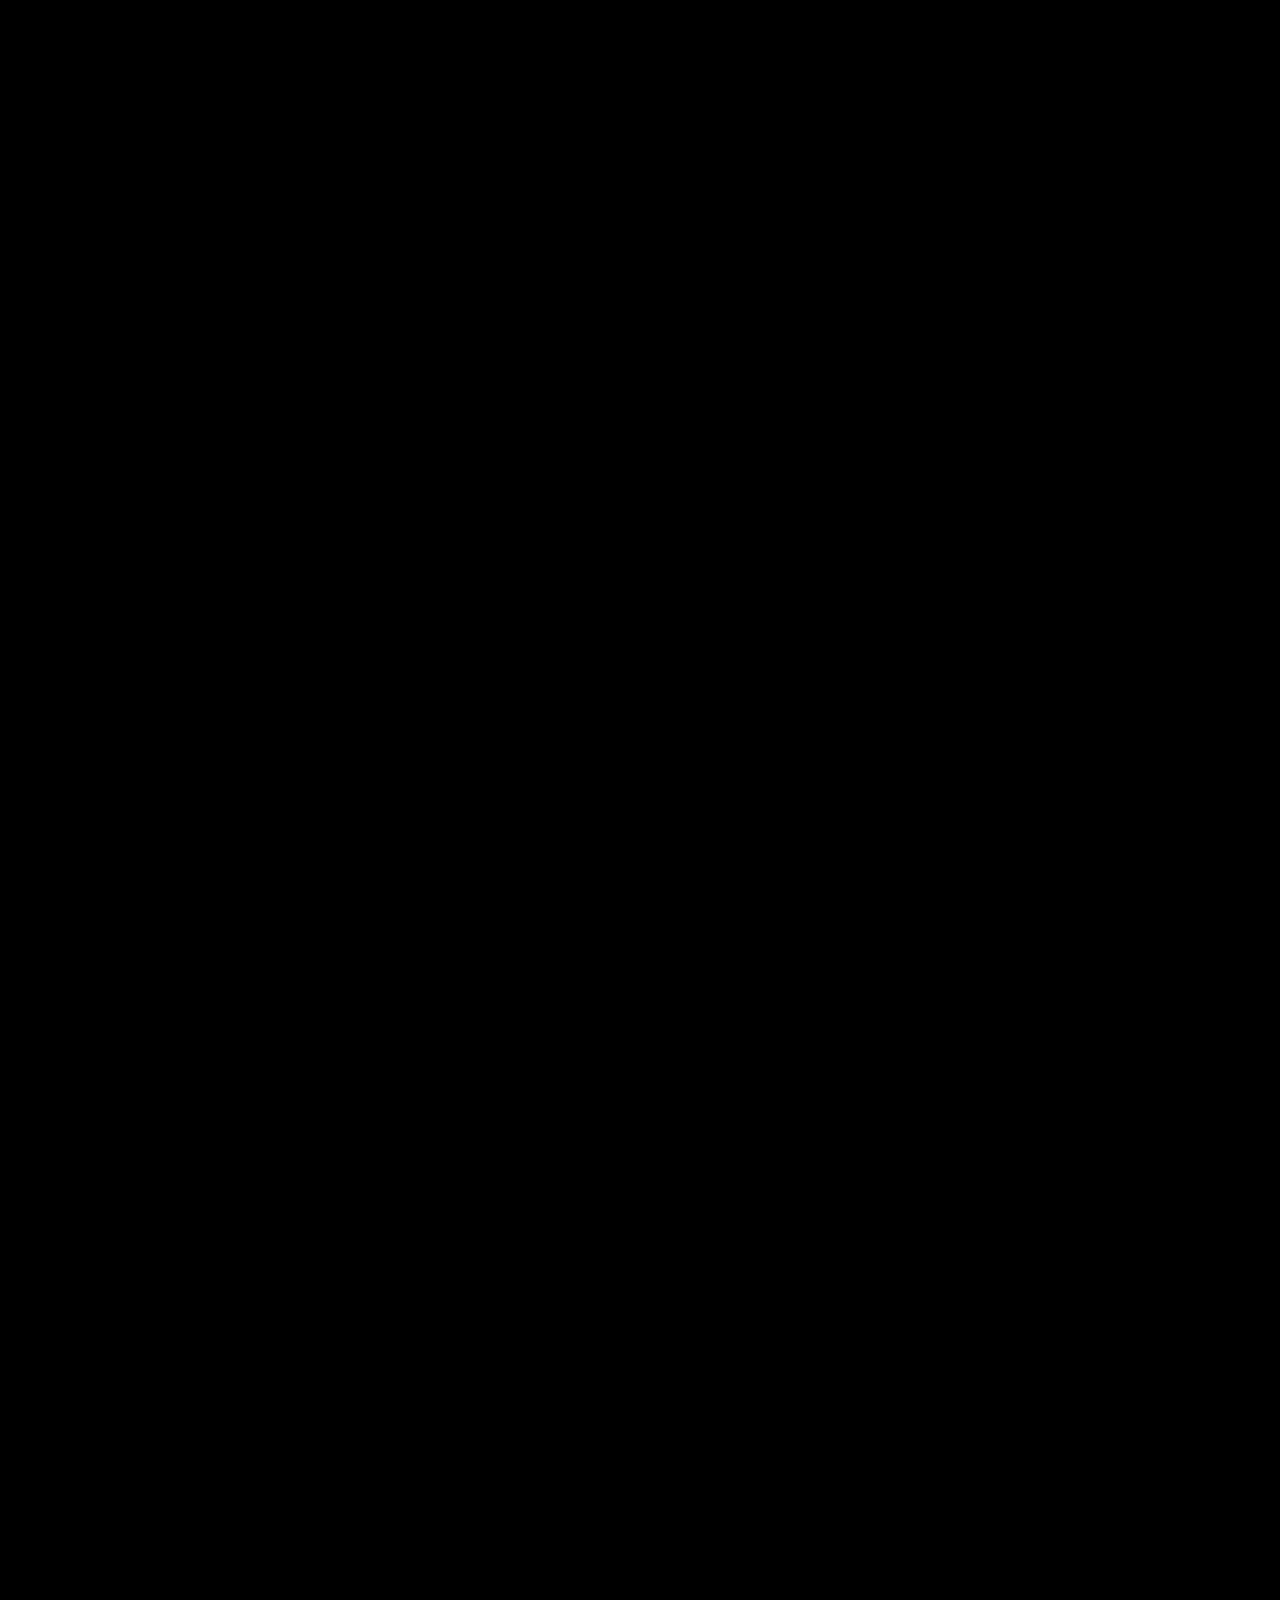
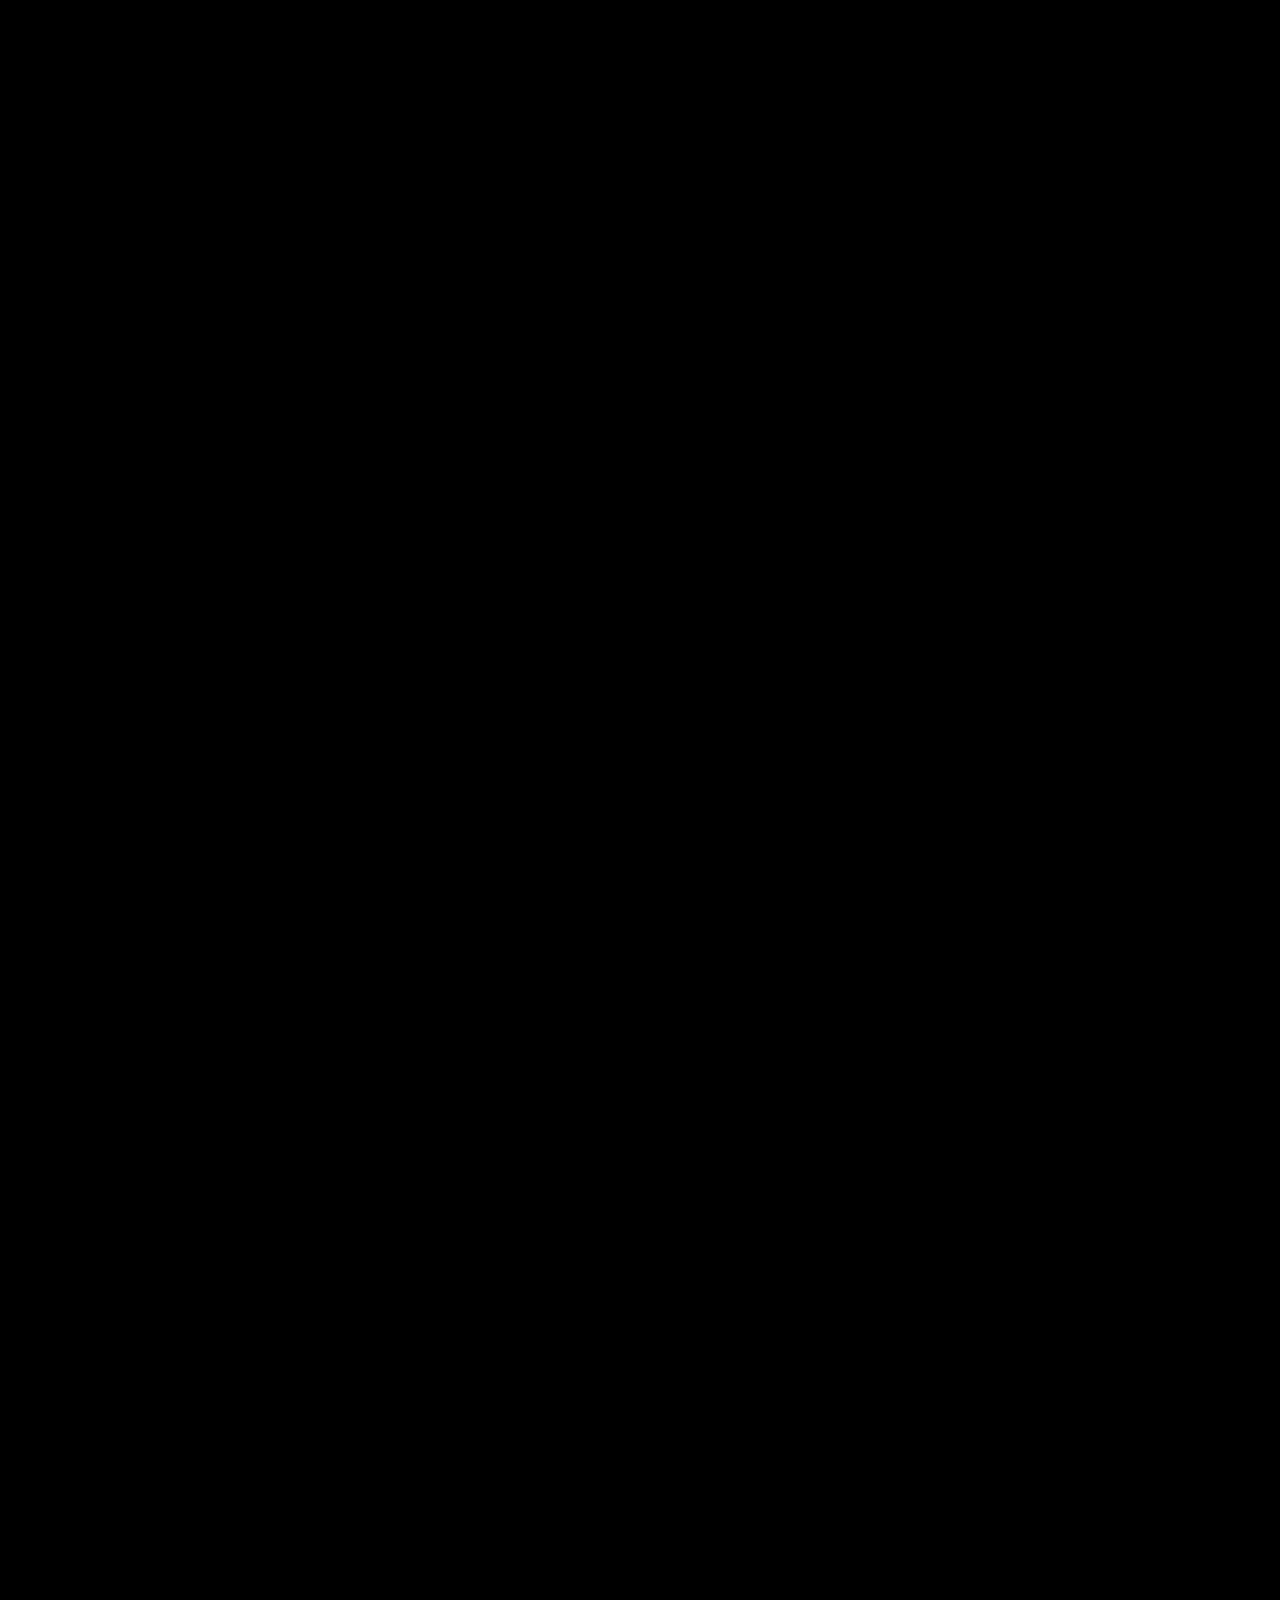
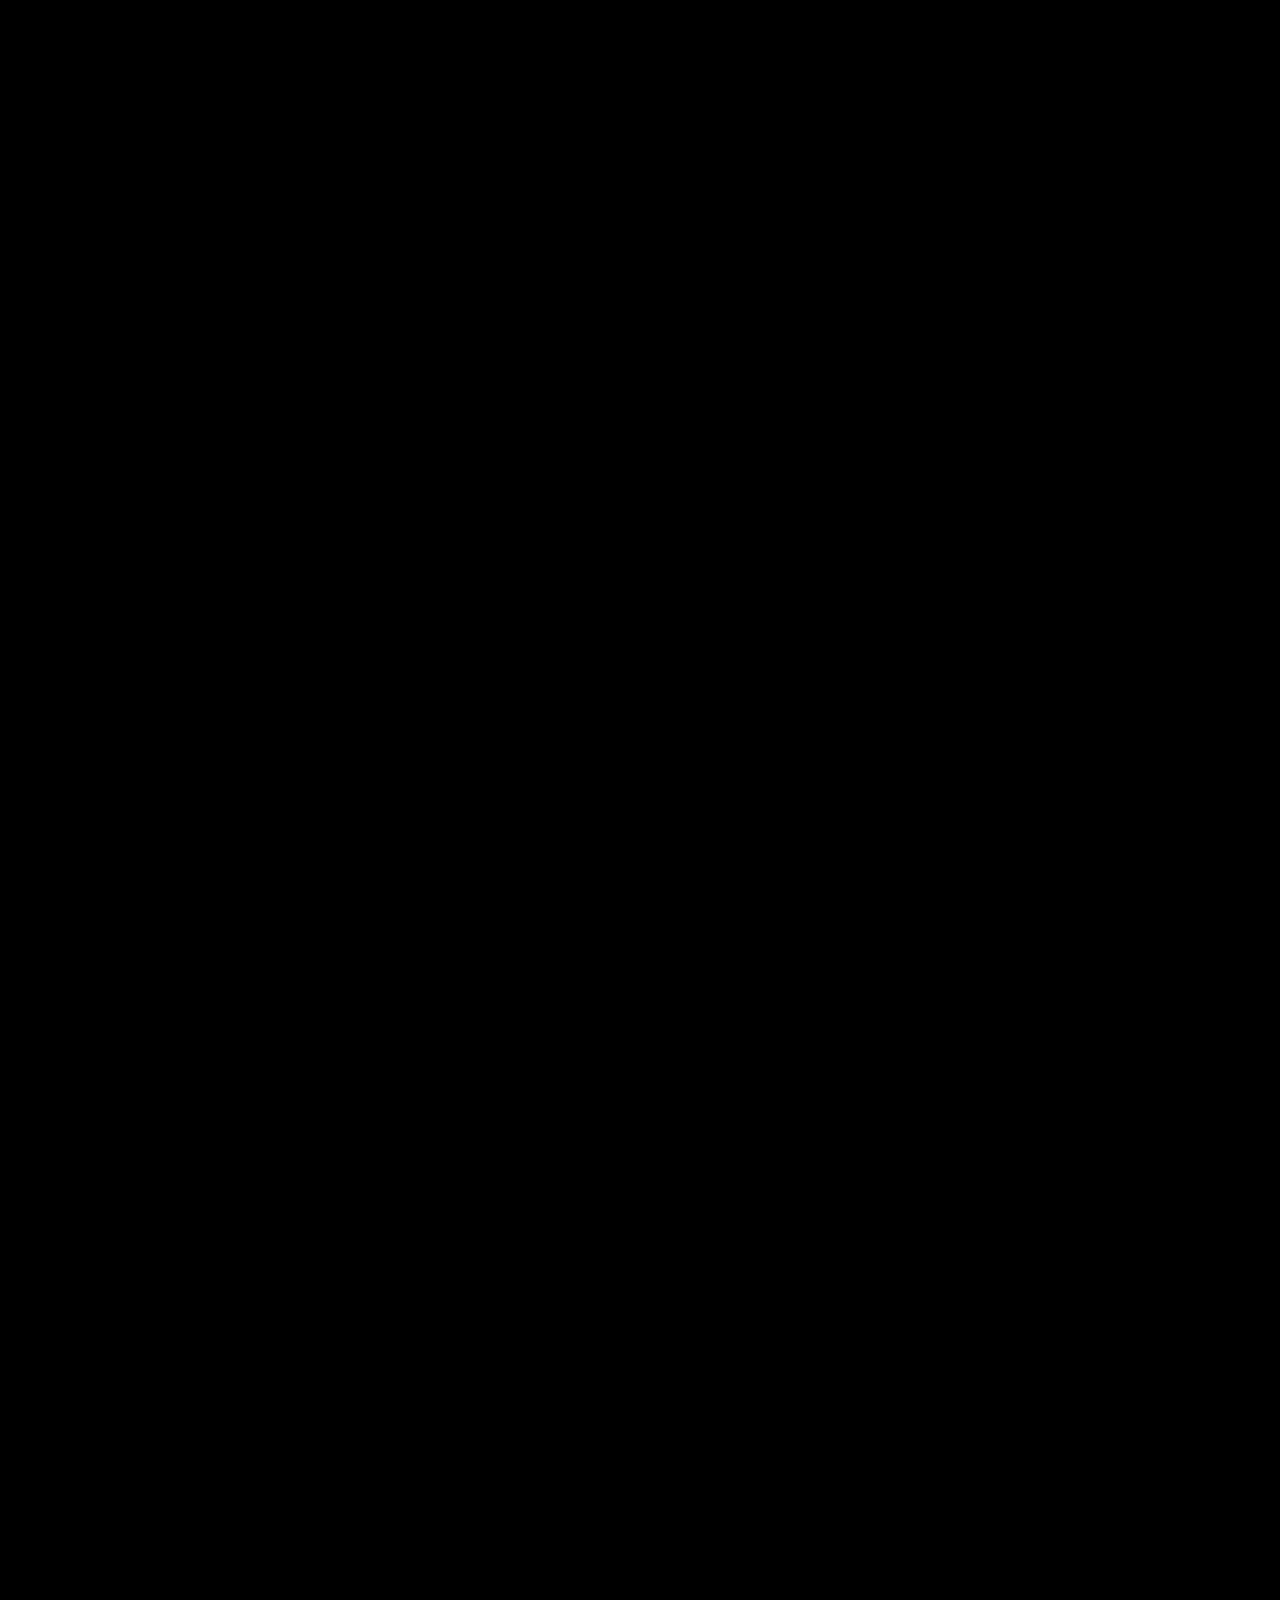
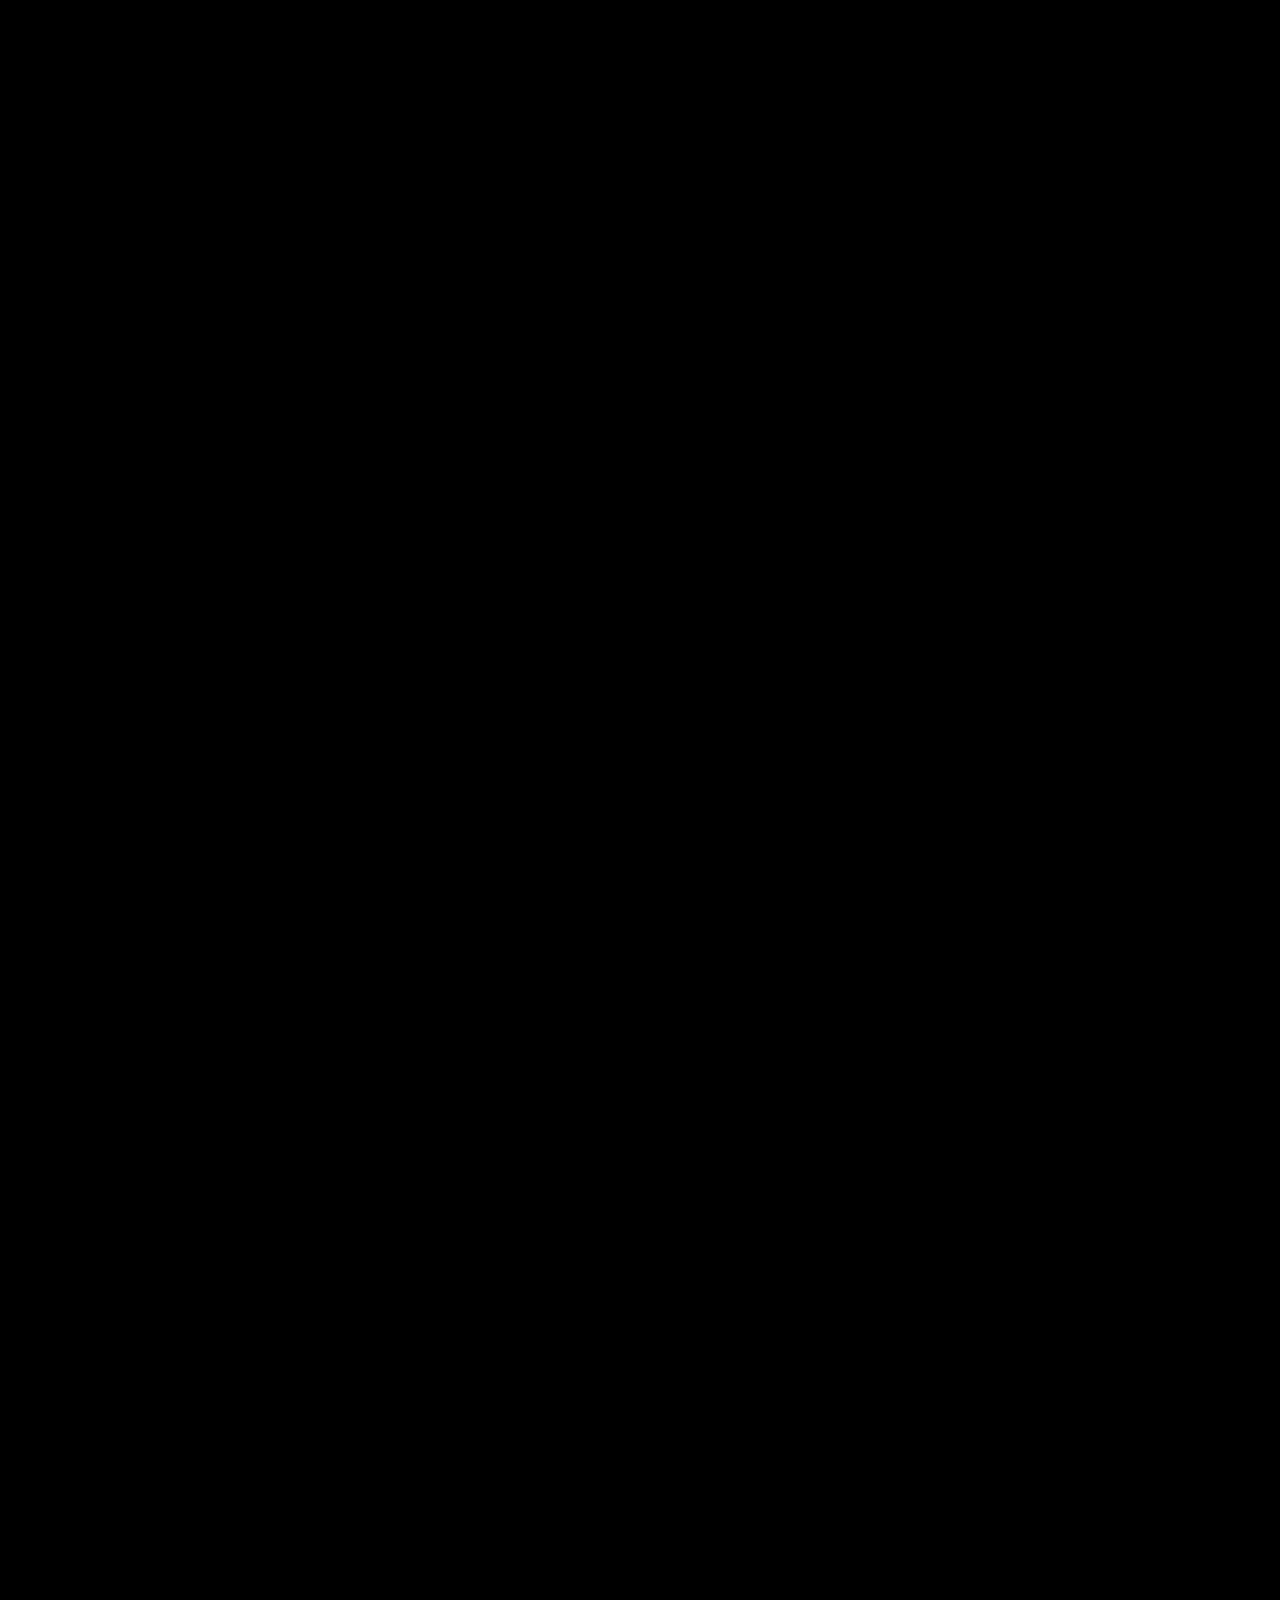
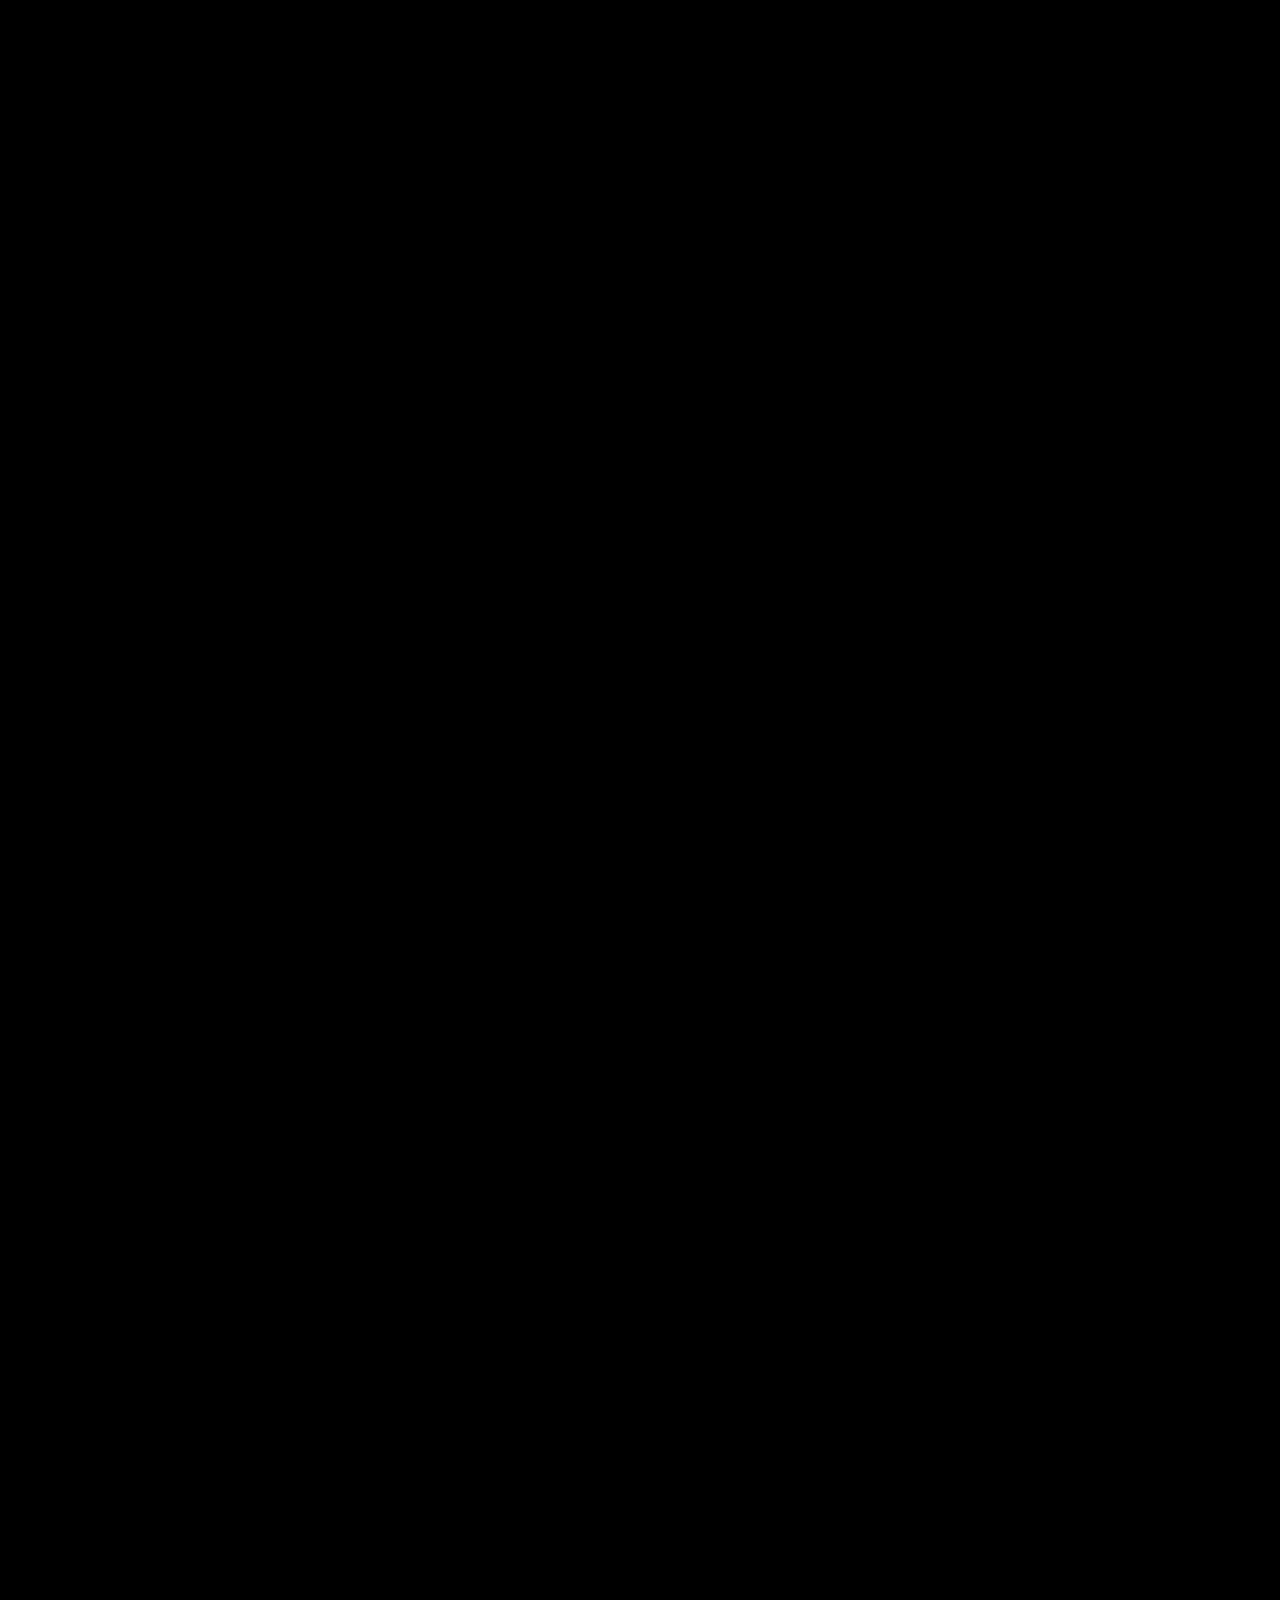
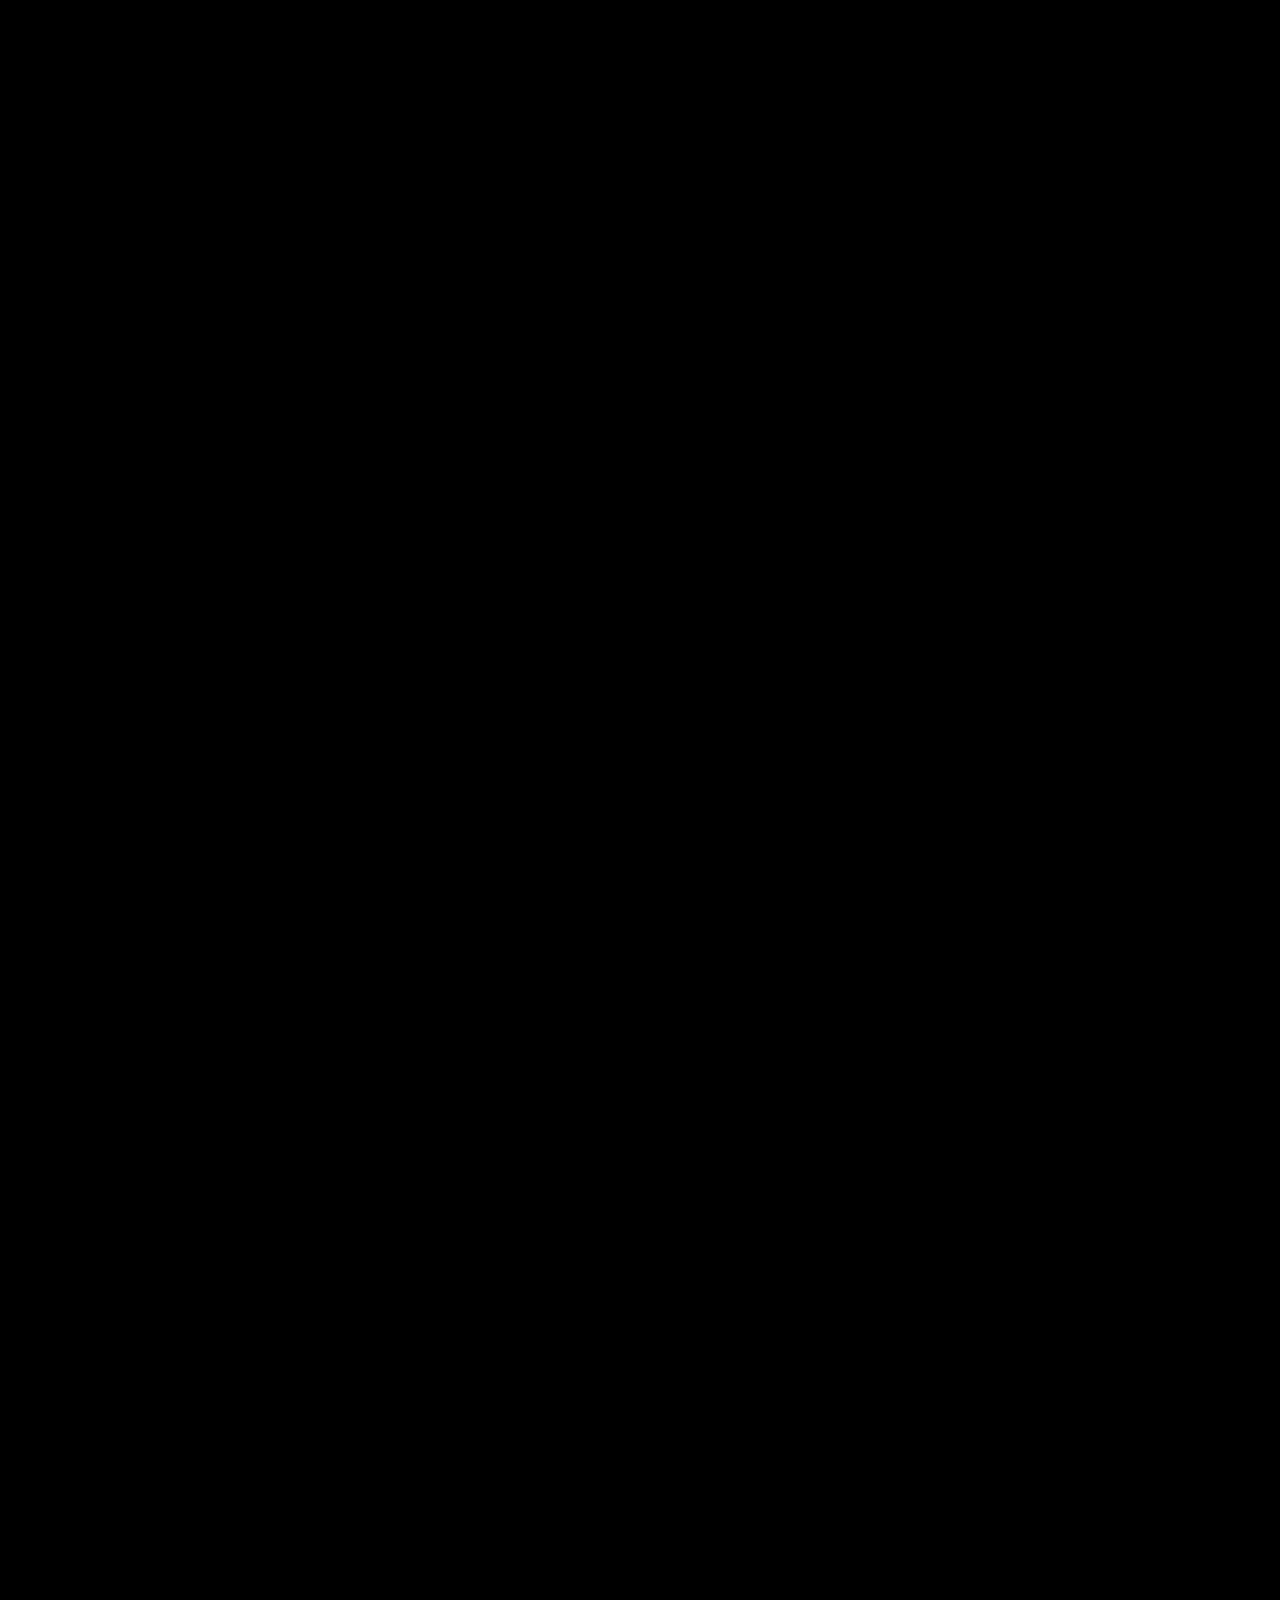
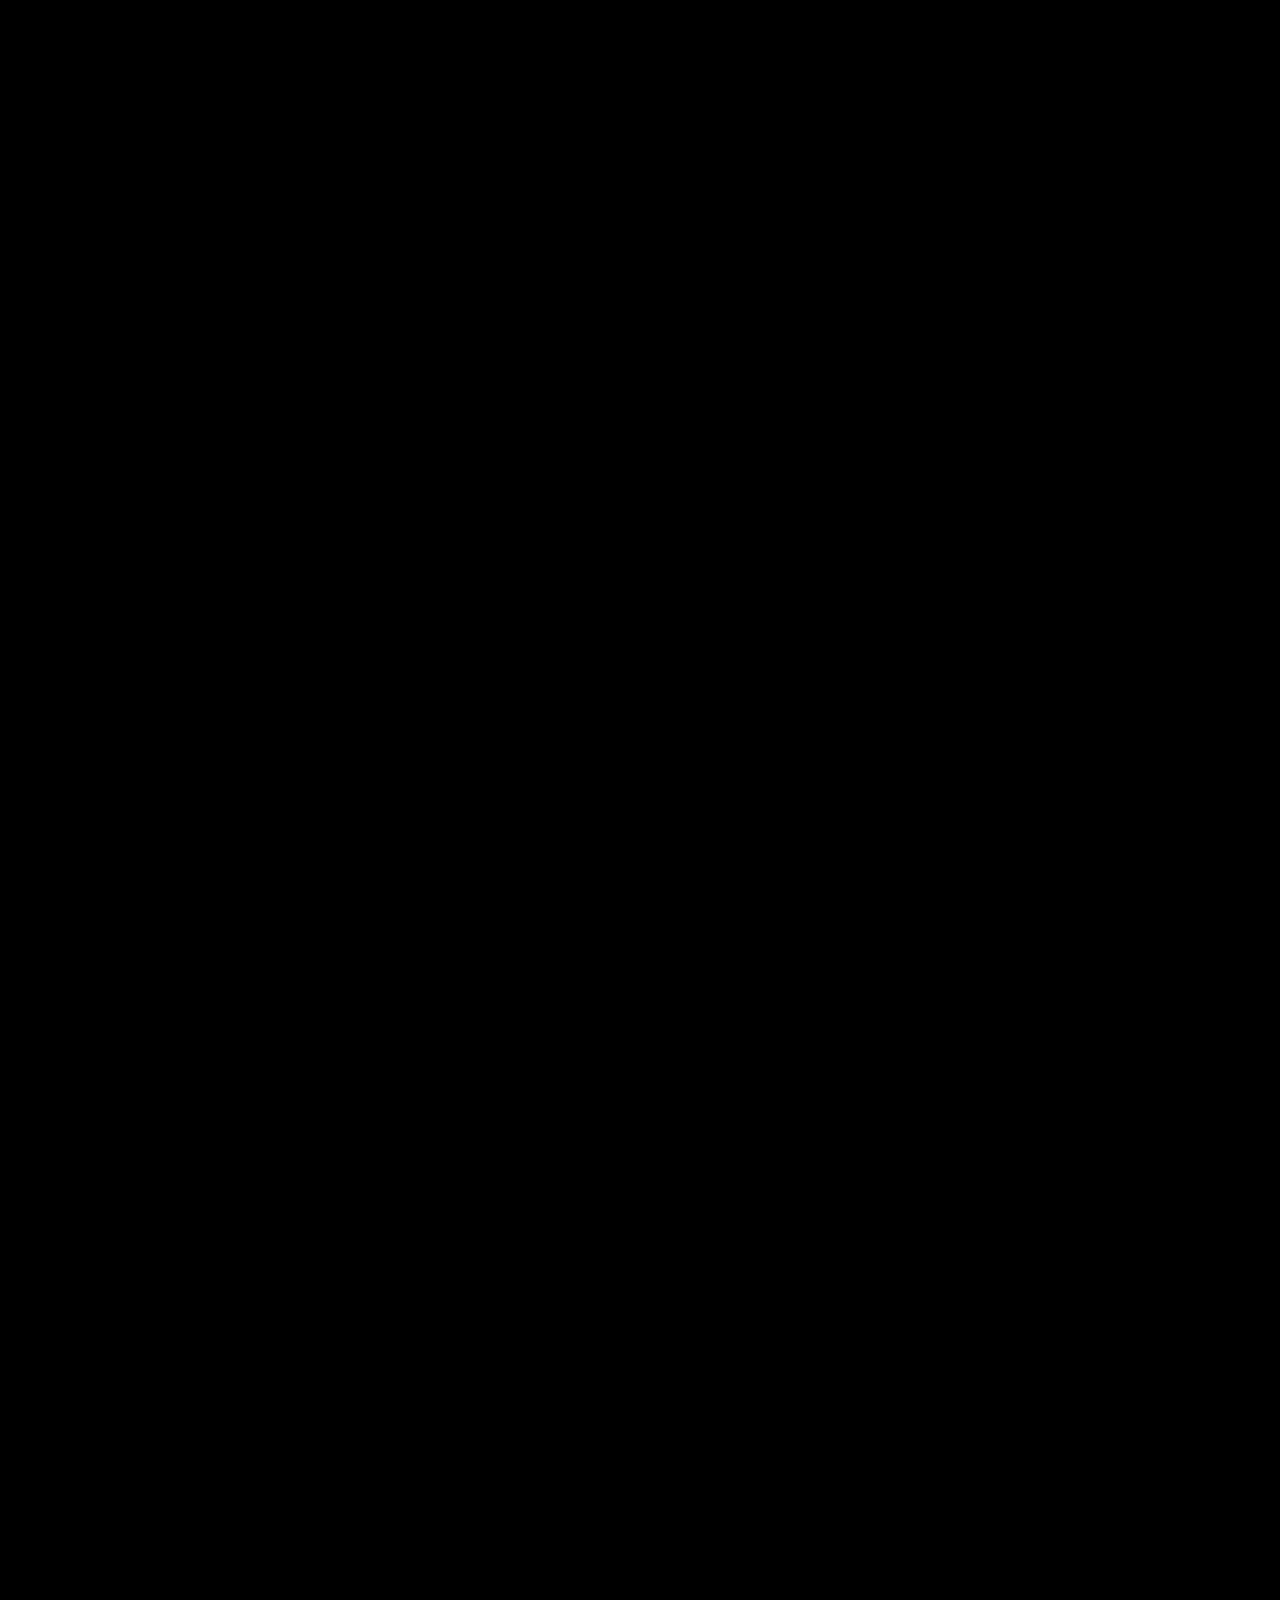
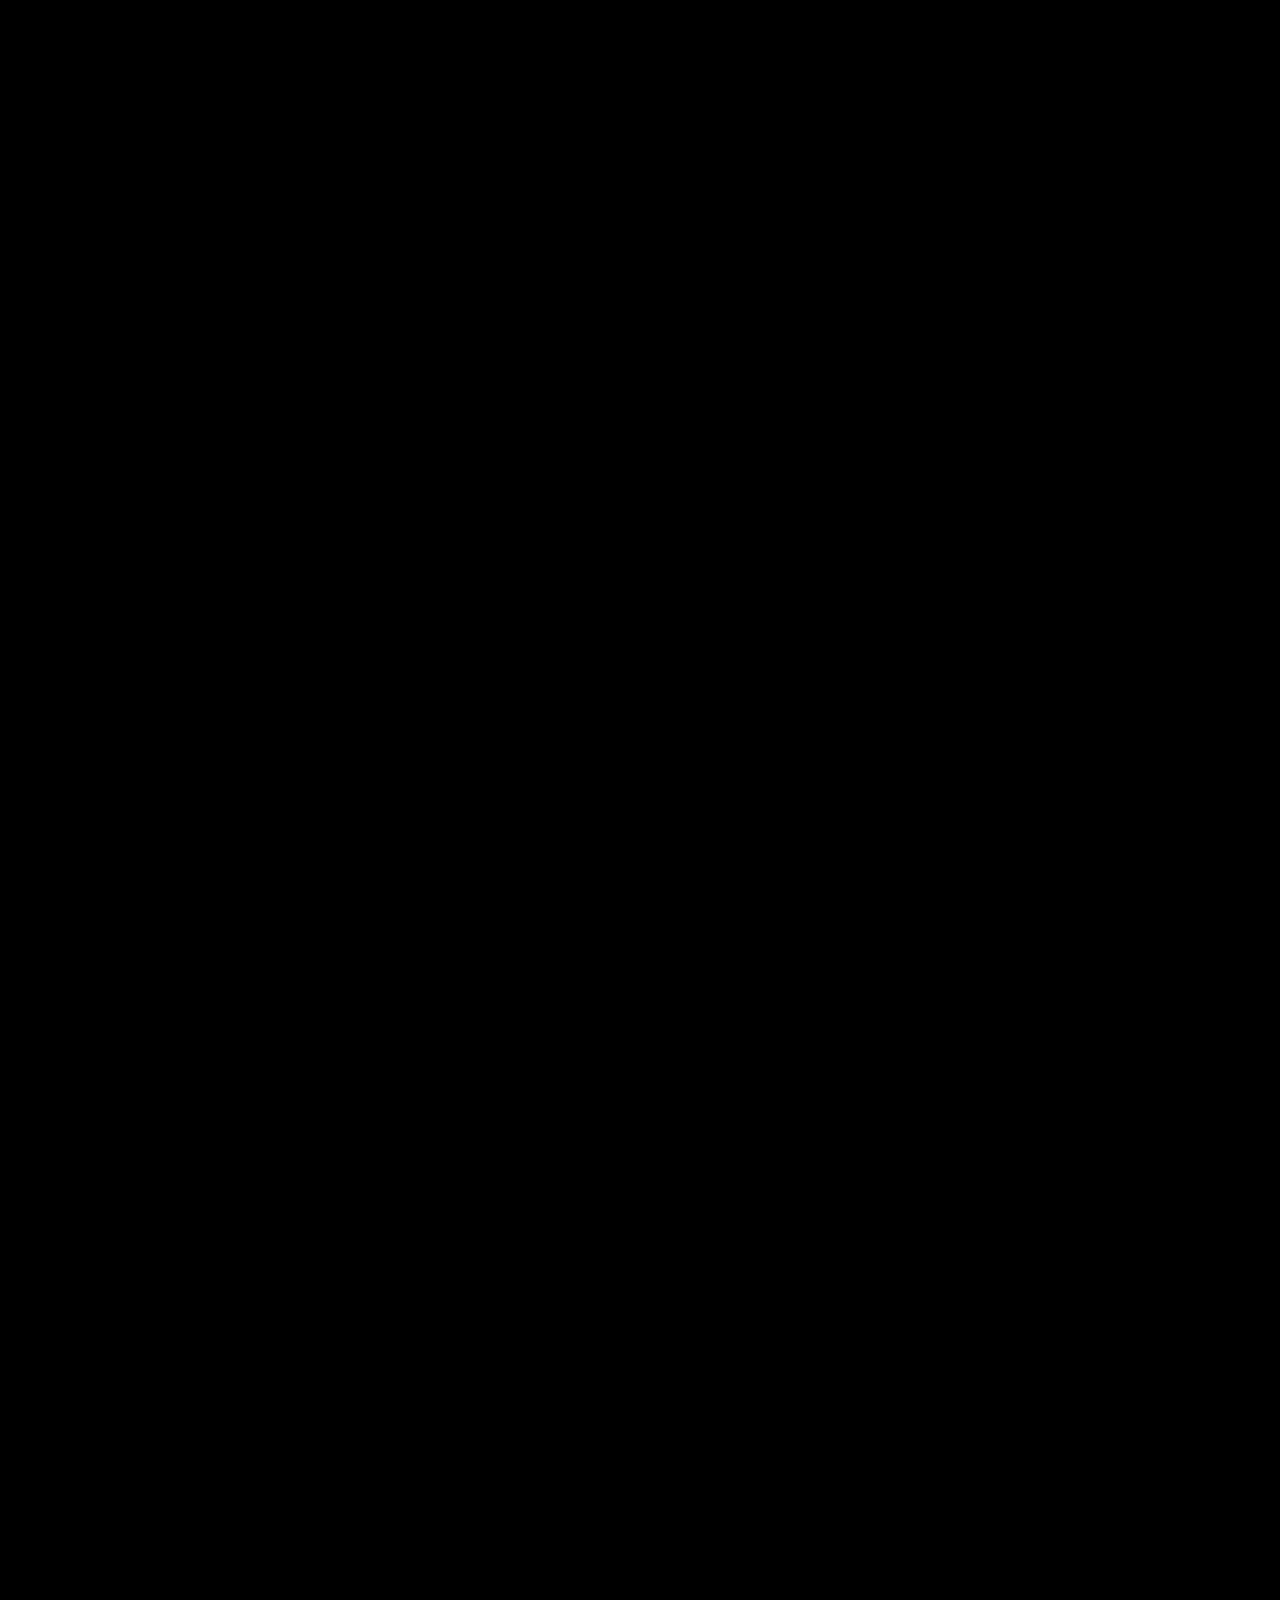
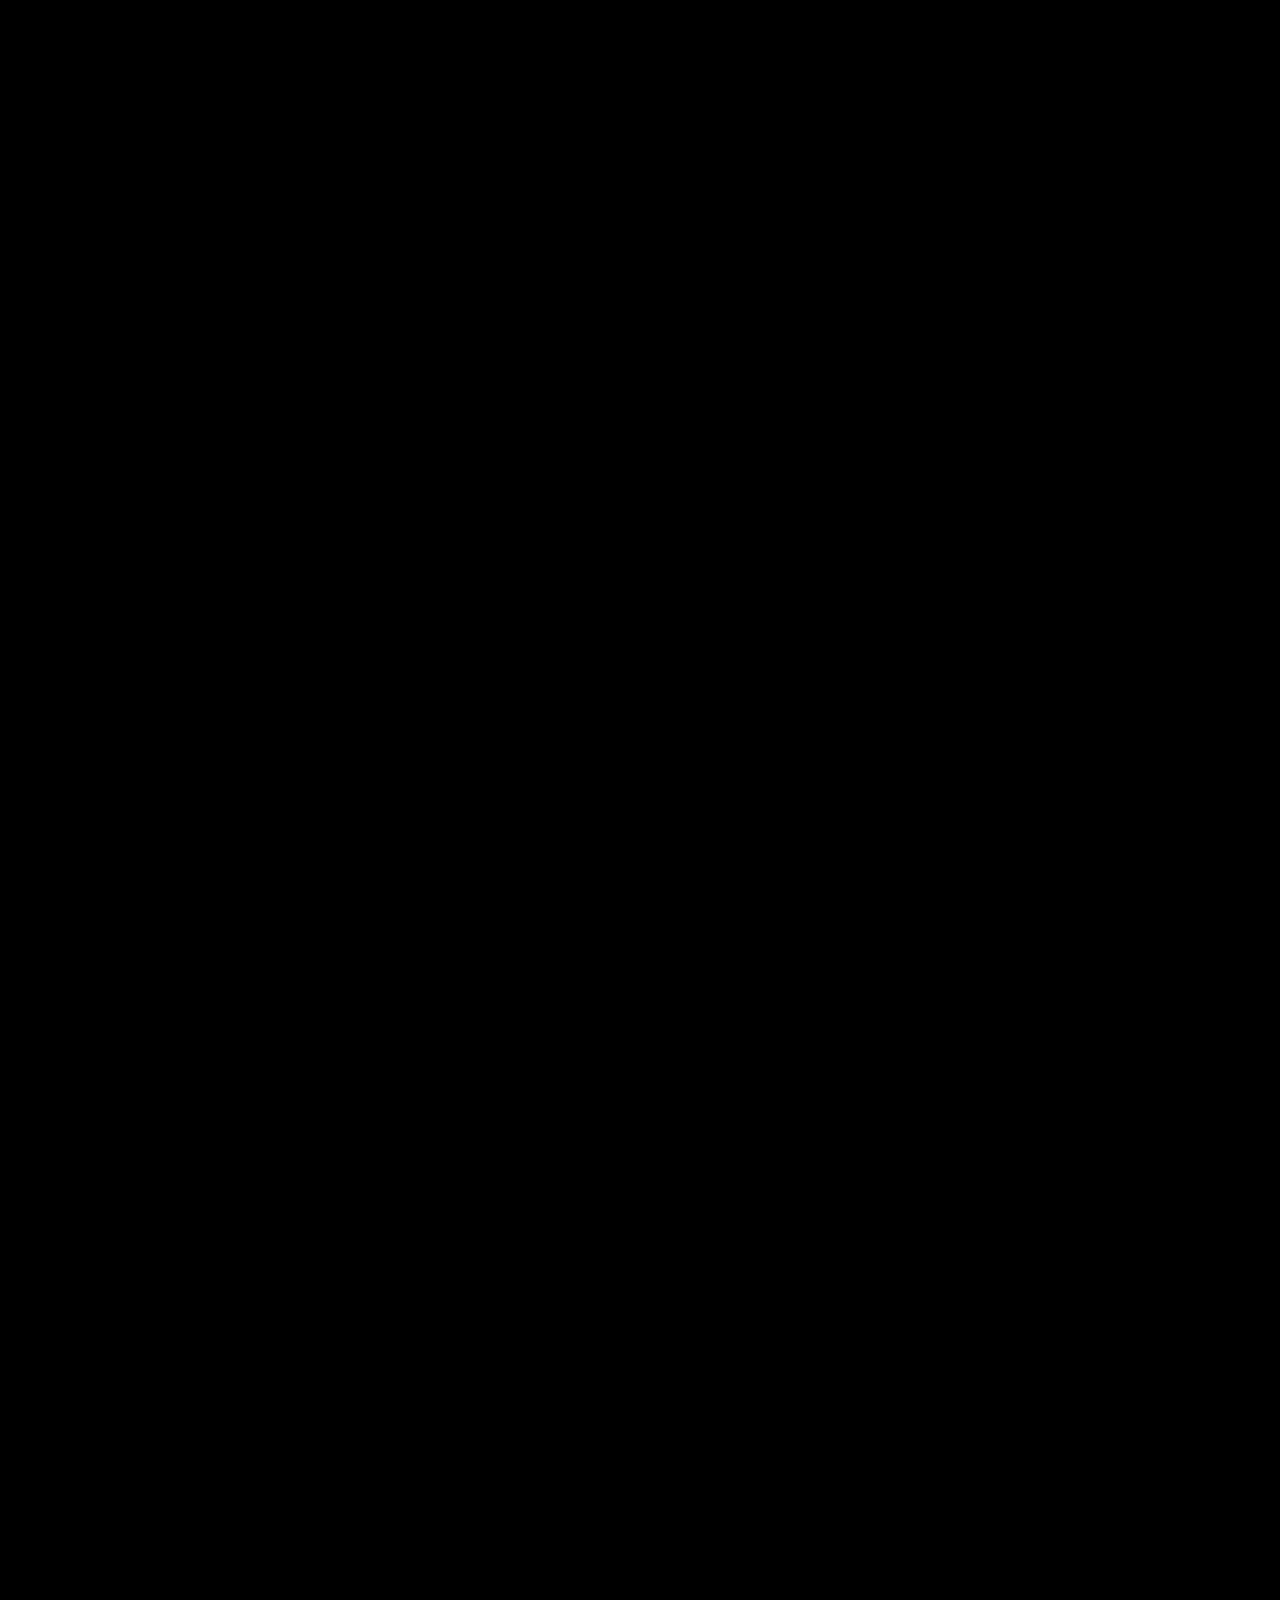
==== commit 89864dbe: "Fix file names, resolve conflicts, and update website files" ====
--- a/index.html
+++ b/index.html
@@ -1,3 +1,4 @@
+<<<<<<< HEAD
 <!DOCTYPE html>
 <html lang="ru">
 <head>
@@ -41,4 +42,49 @@
 
     <script src="script.js"></script>
 </body>
+=======
+<!DOCTYPE html>
+<html lang="ru">
+<head>
+    <meta charset="UTF-8">
+    <meta name="viewport" content="width=device-width, initial-scale=1.0">
+    <title>Сайт с 9 картинками</title>
+    <link rel="stylesheet" href="style.css">
+</head>
+<body>
+    <div id="app">
+        <!-- 9 секций, каждая как отдельная "страница" -->
+        <!-- data-transition-in="" определяет тип анимации появления -->
+        <section class="page page-1" id="page-1" data-transition-in="fade-in">
+            <img src="приглашение слайсы-01.png" alt="Изображение 1">
+        </section>
+        <section class="page page-2" id="page-2" data-transition-in="slide-right">
+            <img src="приглашение слайсы-02.png" alt="Изображение 2">
+        </section>
+        <section class="page page-3" id="page-3" data-transition-in="slide-right">
+            <img src="приглашение слайсы-03.png" alt="Изображение 3">
+        </section>
+        <section class="page page-4" id="page-4" data-transition-in="rotate-y">
+            <img src="приглашение слайсы-04.png" alt="Изображение 4">
+        </section>
+        <section class="page page-5" id="page-5" data-transition-in="slide-up">
+            <img src="приглашение слайсы-05.png" alt="Изображение 5">
+        </section>
+        <section class="page page-6" id="page-6" data-transition-in="slide-left">
+            <img src="приглашение слайсы-06.png" alt="Изображение 6">
+        </section>
+        <section class="page page-7" id="page-7" data-transition-in="scale-down">
+            <img src="приглашение слайсы-07.png" alt="Изображение 7">
+        </section>
+        <section class="page page-8" id="page-8" data-transition-in="fade-in"> <!-- Можно повторить -->
+            <img src="приглашение слайсы-08.png" alt="Изображение 8">
+        </section>
+        <section class="page page-9" id="page-9" data-transition-in="rotate-y">
+            <img src="" alt="Изображение 9">
+        </section>
+    </div>
+
+    <script src="script.js"></script>
+</body>
+>>>>>>> a3a528ba08fa4730ce6849976909d3266e95c41f
 </html>
--- a/style.css
+++ b/style.css
@@ -1,3 +1,4 @@
+<<<<<<< HEAD
 /* Сброс стилей и базовые настройки */
 body, html {
     margin: 0;
@@ -133,4 +134,141 @@
    Когда элемент выходит из видимой области, класс '.is-visible' и соответствующий
    класс перехода удаляются. Элемент возвращается к состоянию, заданному в '.page',
    и благодаря 'transition', это возвращение также будет анимировано (эффект "ухода").
+=======
+/* Сброс стилей и базовые настройки */
+body, html {
+    margin: 0;
+    padding: 0;
+    width: 100%;
+    height: 100%;
+    font-family: sans-serif;
+    background-color: #000; /* Черный фон по умолчанию */
+}
+
+/* Включаем вертикальную прокрутку, но убираем горизонтальную */
+body {
+    overflow-y: auto;
+    overflow-x: hidden;
+}
+
+#app {
+    width: 100%;
+    overflow: hidden; /* На случай, если что-то вылезет */
+}
+
+/* --- Базовые стили для всех страниц --- */
+.page {
+    position: relative; /* Для нормального потока документа */
+    width: 100%;
+    height: 100vh; /* Каждая страница занимает всю высоту окна */
+    display: flex;
+    justify-content: center; /* Центрируем контент по горизонтали */
+    align-items: center;     /* Центрируем контент по вертикали */
+    background-color: #000;
+    box-sizing: border-box; /* Чтобы padding/border не увеличивали размеры */
+    overflow: hidden; /* Важно, чтобы картинка не вылезала за пределы секции */
+
+    /* --- Начальное состояние: скрыто и готово к анимации --- */
+    opacity: 0;
+    visibility: hidden; /* Скрываем по умолчанию */
+
+    /* Общий переход для всех анимаций */
+    transition: opacity 1s ease-out, transform 1s ease-out;
+}
+
+.page img {
+    display: block; /* Важно для корректного отображения */
+    max-height: 100vh; /* Максимальная высота картинки равна высоте вьюпорта */
+    max-width: 100vw;  /* Максимальная ширина картинки равна ширине вьюпорта */
+    width: auto;       /* Ширина будет подстраиваться автоматически */
+    height: auto;      /* Высота будет подстраиваться автоматически */
+    object-fit: contain; /* Гарантирует, что ВСЁ изображение будет видно, без обрезки */
+}
+
+/* --- Состояния анимаций --- */
+
+/* Стандартная анимация появления (Fade In) */
+/* Эта анимация сработает, если странице не задан другой тип перехода,
+   или если задан "fade-in". */
+.page.is-visible {
+    opacity: 1;
+    visibility: visible;
+    transform: translateY(0) scale(1); /* Финальное состояние: в центре, нормальный размер */
+}
+
+/* --- Специфические типы переходов --- */
+/* Классы здесь определяют начальное состояние для конкретной анимации.
+   Финальное состояние определяется правилом .transition-*.is-visible */
+
+/* 1. Slide Right */
+.page.transition-slide-right {
+    transform: translateX(100px) scale(0.95); /* Начинаем немного правее и меньше */
+    opacity: 0; /* Начинаем скрытыми */
+}
+.page.transition-slide-right.is-visible {
+    transform: translateX(0) scale(1); /* Заканчиваем в исходной позиции, нормального размера */
+    opacity: 1;
+    visibility: visible;
+}
+
+/* 2. Scale Up */
+.page.transition-scale-up {
+    transform: scale(0.8); /* Начинаем меньше */
+    opacity: 0;
+}
+.page.transition-scale-up.is-visible {
+    transform: scale(1); /* Заканчиваем нормального размера */
+    opacity: 1;
+    visibility: visible;
+}
+
+/* 3. Rotate Y */
+.page.transition-rotate-y {
+    transform: rotateY(45deg) scale(0.9); /* Начинаем повернутыми */
+    opacity: 0;
+}
+.page.transition-rotate-y.is-visible {
+    transform: rotateY(0) scale(1); /* Заканчиваем в нормальном положении */
+    opacity: 1;
+    visibility: visible;
+}
+
+/* 4. Slide Up */
+.page.transition-slide-up {
+    transform: translateY(100px) scale(0.95); /* Начинаем снизу */
+    opacity: 0;
+}
+.page.transition-slide-up.is-visible {
+    transform: translateY(0) scale(1); /* Заканчиваем в исходной позиции */
+    opacity: 1;
+    visibility: visible;
+}
+
+/* 5. Slide Left */
+.page.transition-slide-left {
+    transform: translateX(-100px) scale(0.95); /* Начинаем немного левее и меньше */
+    opacity: 0;
+}
+.page.transition-slide-left.is-visible {
+    transform: translateX(0) scale(1); /* Заканчиваем в исходной позиции, нормального размера */
+    opacity: 1;
+    visibility: visible;
+}
+
+/* 6. Scale Down */
+.page.transition-scale-down {
+    transform: scale(1.1); /* Начинаем немного больше */
+    opacity: 0;
+}
+.page.transition-scale-down.is-visible {
+    transform: scale(1); /* Заканчиваем нормального размера */
+    opacity: 1;
+    visibility: visible;
+}
+
+/*
+   Когда элемент выходит из видимой области, класс '.is-visible' и соответствующий
+   класс перехода удаляются. Элемент возвращается к состоянию, заданному в '.page',
+   и благодаря 'transition', это возвращение также будет анимировано (эффект "ухода").
+>>>>>>> a3a528ba08fa4730ce6849976909d3266e95c41f
 */
--- a/style.css
+++ b/style.css
@@ -1,3 +1,4 @@
+<<<<<<< HEAD
 /* Сброс стилей и базовые настройки */
 body, html {
     margin: 0;
@@ -133,4 +134,141 @@
    Когда элемент выходит из видимой области, класс '.is-visible' и соответствующий
    класс перехода удаляются. Элемент возвращается к состоянию, заданному в '.page',
    и благодаря 'transition', это возвращение также будет анимировано (эффект "ухода").
+=======
+/* Сброс стилей и базовые настройки */
+body, html {
+    margin: 0;
+    padding: 0;
+    width: 100%;
+    height: 100%;
+    font-family: sans-serif;
+    background-color: #000; /* Черный фон по умолчанию */
+}
+
+/* Включаем вертикальную прокрутку, но убираем горизонтальную */
+body {
+    overflow-y: auto;
+    overflow-x: hidden;
+}
+
+#app {
+    width: 100%;
+    overflow: hidden; /* На случай, если что-то вылезет */
+}
+
+/* --- Базовые стили для всех страниц --- */
+.page {
+    position: relative; /* Для нормального потока документа */
+    width: 100%;
+    height: 100vh; /* Каждая страница занимает всю высоту окна */
+    display: flex;
+    justify-content: center; /* Центрируем контент по горизонтали */
+    align-items: center;     /* Центрируем контент по вертикали */
+    background-color: #000;
+    box-sizing: border-box; /* Чтобы padding/border не увеличивали размеры */
+    overflow: hidden; /* Важно, чтобы картинка не вылезала за пределы секции */
+
+    /* --- Начальное состояние: скрыто и готово к анимации --- */
+    opacity: 0;
+    visibility: hidden; /* Скрываем по умолчанию */
+
+    /* Общий переход для всех анимаций */
+    transition: opacity 1s ease-out, transform 1s ease-out;
+}
+
+.page img {
+    display: block; /* Важно для корректного отображения */
+    max-height: 100vh; /* Максимальная высота картинки равна высоте вьюпорта */
+    max-width: 100vw;  /* Максимальная ширина картинки равна ширине вьюпорта */
+    width: auto;       /* Ширина будет подстраиваться автоматически */
+    height: auto;      /* Высота будет подстраиваться автоматически */
+    object-fit: contain; /* Гарантирует, что ВСЁ изображение будет видно, без обрезки */
+}
+
+/* --- Состояния анимаций --- */
+
+/* Стандартная анимация появления (Fade In) */
+/* Эта анимация сработает, если странице не задан другой тип перехода,
+   или если задан "fade-in". */
+.page.is-visible {
+    opacity: 1;
+    visibility: visible;
+    transform: translateY(0) scale(1); /* Финальное состояние: в центре, нормальный размер */
+}
+
+/* --- Специфические типы переходов --- */
+/* Классы здесь определяют начальное состояние для конкретной анимации.
+   Финальное состояние определяется правилом .transition-*.is-visible */
+
+/* 1. Slide Right */
+.page.transition-slide-right {
+    transform: translateX(100px) scale(0.95); /* Начинаем немного правее и меньше */
+    opacity: 0; /* Начинаем скрытыми */
+}
+.page.transition-slide-right.is-visible {
+    transform: translateX(0) scale(1); /* Заканчиваем в исходной позиции, нормального размера */
+    opacity: 1;
+    visibility: visible;
+}
+
+/* 2. Scale Up */
+.page.transition-scale-up {
+    transform: scale(0.8); /* Начинаем меньше */
+    opacity: 0;
+}
+.page.transition-scale-up.is-visible {
+    transform: scale(1); /* Заканчиваем нормального размера */
+    opacity: 1;
+    visibility: visible;
+}
+
+/* 3. Rotate Y */
+.page.transition-rotate-y {
+    transform: rotateY(45deg) scale(0.9); /* Начинаем повернутыми */
+    opacity: 0;
+}
+.page.transition-rotate-y.is-visible {
+    transform: rotateY(0) scale(1); /* Заканчиваем в нормальном положении */
+    opacity: 1;
+    visibility: visible;
+}
+
+/* 4. Slide Up */
+.page.transition-slide-up {
+    transform: translateY(100px) scale(0.95); /* Начинаем снизу */
+    opacity: 0;
+}
+.page.transition-slide-up.is-visible {
+    transform: translateY(0) scale(1); /* Заканчиваем в исходной позиции */
+    opacity: 1;
+    visibility: visible;
+}
+
+/* 5. Slide Left */
+.page.transition-slide-left {
+    transform: translateX(-100px) scale(0.95); /* Начинаем немного левее и меньше */
+    opacity: 0;
+}
+.page.transition-slide-left.is-visible {
+    transform: translateX(0) scale(1); /* Заканчиваем в исходной позиции, нормального размера */
+    opacity: 1;
+    visibility: visible;
+}
+
+/* 6. Scale Down */
+.page.transition-scale-down {
+    transform: scale(1.1); /* Начинаем немного больше */
+    opacity: 0;
+}
+.page.transition-scale-down.is-visible {
+    transform: scale(1); /* Заканчиваем нормального размера */
+    opacity: 1;
+    visibility: visible;
+}
+
+/*
+   Когда элемент выходит из видимой области, класс '.is-visible' и соответствующий
+   класс перехода удаляются. Элемент возвращается к состоянию, заданному в '.page',
+   и благодаря 'transition', это возвращение также будет анимировано (эффект "ухода").
+>>>>>>> a3a528ba08fa4730ce6849976909d3266e95c41f
 */
